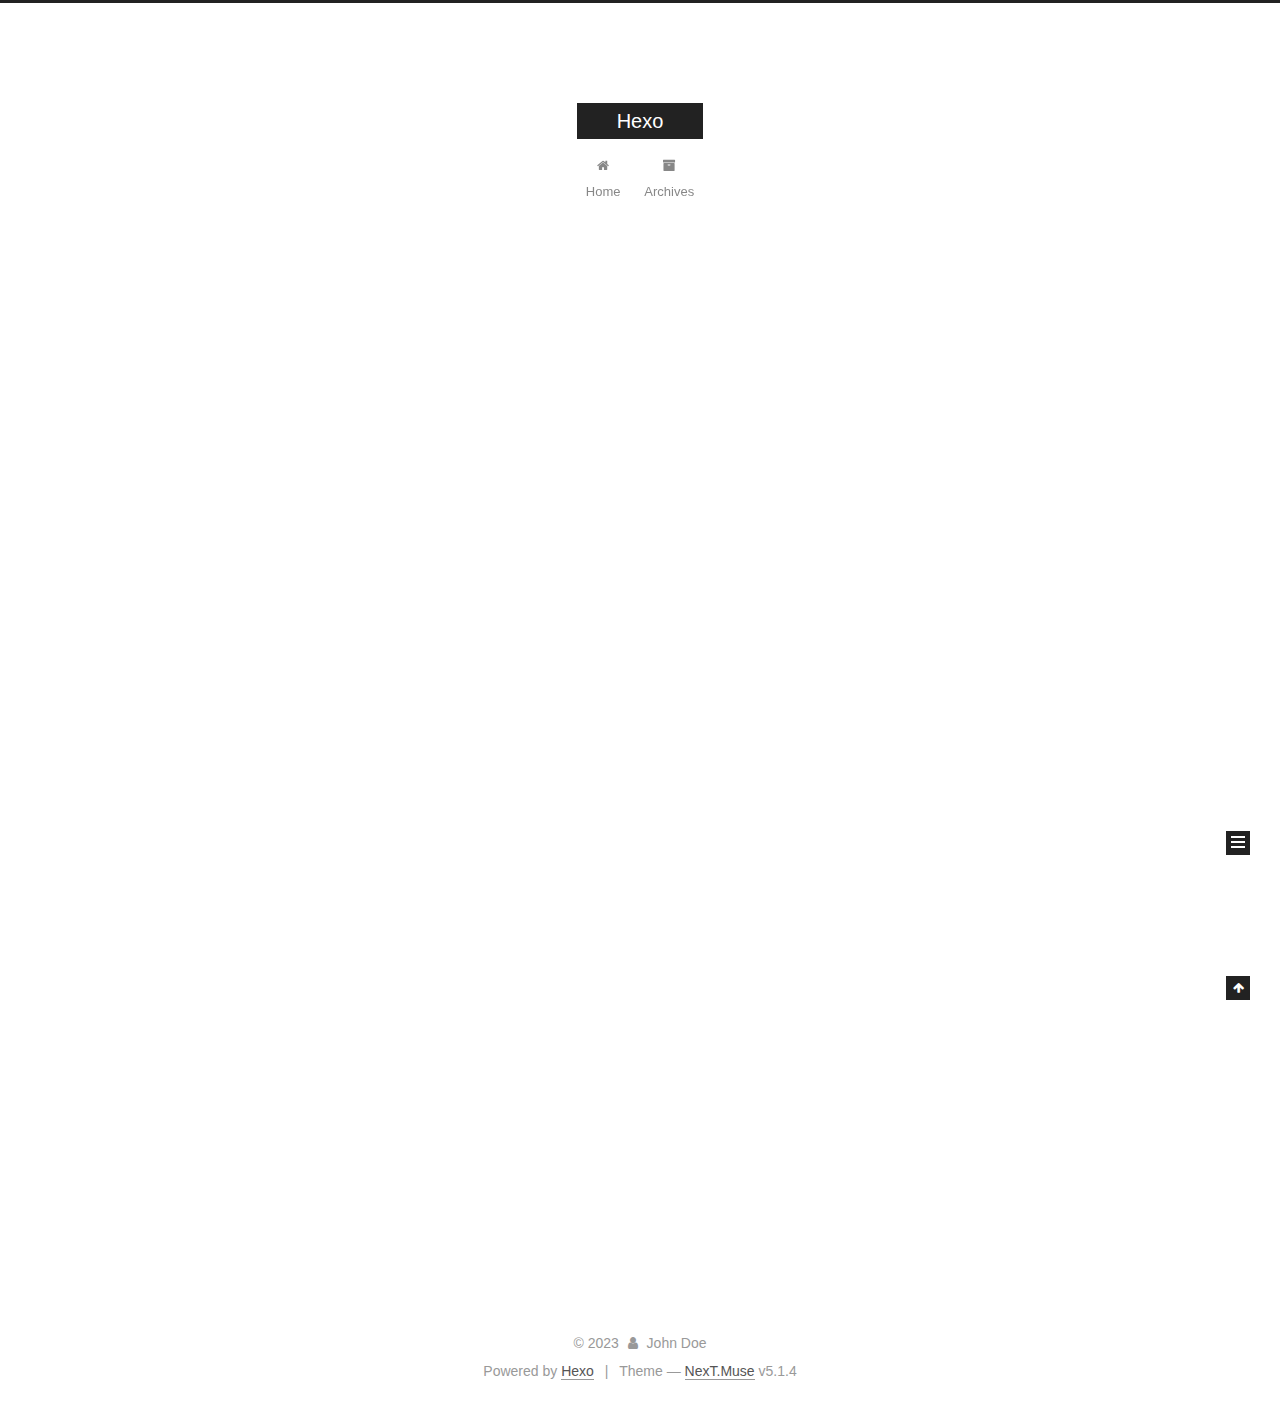
==== index.html @ 680c869d "Site updated: 2023-04-15 13:18:31" ====
<!DOCTYPE html>



  


<html class="theme-next muse use-motion" lang="en">
<head>
  <meta charset="UTF-8"/>
<meta http-equiv="X-UA-Compatible" content="IE=edge" />
<meta name="viewport" content="width=device-width, initial-scale=1, maximum-scale=1"/>
<meta name="theme-color" content="#222">









<meta http-equiv="Cache-Control" content="no-transform" />
<meta http-equiv="Cache-Control" content="no-siteapp" />
















  
  
  <link href="/lib/fancybox/source/jquery.fancybox.css?v=2.1.5" rel="stylesheet" type="text/css" />







<link href="/lib/font-awesome/css/font-awesome.min.css?v=4.6.2" rel="stylesheet" type="text/css" />

<link href="/css/main.css?v=5.1.4" rel="stylesheet" type="text/css" />


  <link rel="apple-touch-icon" sizes="180x180" href="/images/apple-touch-icon-next.png?v=5.1.4">


  <link rel="icon" type="image/png" sizes="32x32" href="/images/favicon-32x32-next.png?v=5.1.4">


  <link rel="icon" type="image/png" sizes="16x16" href="/images/favicon-16x16-next.png?v=5.1.4">


  <link rel="mask-icon" href="/images/logo.svg?v=5.1.4" color="#222">





  <meta name="keywords" content="Hexo, NexT" />










<meta property="og:type" content="website">
<meta property="og:title" content="Hexo">
<meta property="og:url" content="https://.giabiaoaaaaathub.io/index.html">
<meta property="og:site_name" content="Hexo">
<meta property="og:locale" content="en_US">
<meta property="article:author" content="John Doe">
<meta name="twitter:card" content="summary">



<script type="text/javascript" id="hexo.configurations">
  var NexT = window.NexT || {};
  var CONFIG = {
    root: '',
    scheme: 'Muse',
    version: '5.1.4',
    sidebar: {"position":"left","display":"post","offset":12,"b2t":false,"scrollpercent":false,"onmobile":false},
    fancybox: true,
    tabs: true,
    motion: {"enable":true,"async":false,"transition":{"post_block":"fadeIn","post_header":"slideDownIn","post_body":"slideDownIn","coll_header":"slideLeftIn","sidebar":"slideUpIn"}},
    duoshuo: {
      userId: '0',
      author: 'Author'
    },
    algolia: {
      applicationID: '',
      apiKey: '',
      indexName: '',
      hits: {"per_page":10},
      labels: {"input_placeholder":"Search for Posts","hits_empty":"We didn't find any results for the search: ${query}","hits_stats":"${hits} results found in ${time} ms"}
    }
  };
</script>



  <link rel="canonical" href="https://.giabiaoaaaaathub.io/"/>





  <title>Hexo</title>
  








<meta name="generator" content="Hexo 6.3.0"></head>

<body itemscope itemtype="http://schema.org/WebPage" lang="en">

  
  
    
  

  <div class="container sidebar-position-left 
  page-home">
    <div class="headband"></div>

    <header id="header" class="header" itemscope itemtype="http://schema.org/WPHeader">
      <div class="header-inner"><div class="site-brand-wrapper">
  <div class="site-meta ">
    

    <div class="custom-logo-site-title">
      <a href="/"  class="brand" rel="start">
        <span class="logo-line-before"><i></i></span>
        <span class="site-title">Hexo</span>
        <span class="logo-line-after"><i></i></span>
      </a>
    </div>
      
        <p class="site-subtitle"></p>
      
  </div>

  <div class="site-nav-toggle">
    <button>
      <span class="btn-bar"></span>
      <span class="btn-bar"></span>
      <span class="btn-bar"></span>
    </button>
  </div>
</div>

<nav class="site-nav">
  

  
    <ul id="menu" class="menu">
      
        
        <li class="menu-item menu-item-home">
          <a href="/%20" rel="section">
            
              <i class="menu-item-icon fa fa-fw fa-home"></i> <br />
            
            Home
          </a>
        </li>
      
        
        <li class="menu-item menu-item-archives">
          <a href="/archives/%20" rel="section">
            
              <i class="menu-item-icon fa fa-fw fa-archive"></i> <br />
            
            Archives
          </a>
        </li>
      

      
    </ul>
  

  
</nav>



 </div>
    </header>

    <main id="main" class="main">
      <div class="main-inner">
        <div class="content-wrap">
          <div id="content" class="content">
            
  <section id="posts" class="posts-expand">
    
      

  

  
  
  

  <article class="post post-type-normal" itemscope itemtype="http://schema.org/Article">
  
  
  
  <div class="post-block">
    <link itemprop="mainEntityOfPage" href="https://.giabiaoaaaaathub.io/2023/04/14/hello-world/">

    <span hidden itemprop="author" itemscope itemtype="http://schema.org/Person">
      <meta itemprop="name" content="">
      <meta itemprop="description" content="">
      <meta itemprop="image" content="/images/avatar.gif">
    </span>

    <span hidden itemprop="publisher" itemscope itemtype="http://schema.org/Organization">
      <meta itemprop="name" content="Hexo">
    </span>

    
      <header class="post-header">

        
        
          <h1 class="post-title" itemprop="name headline">
                
                <a class="post-title-link" href="/2023/04/14/hello-world/" itemprop="url">Hello World</a></h1>
        

        <div class="post-meta">
          <span class="post-time">
            
              <span class="post-meta-item-icon">
                <i class="fa fa-calendar-o"></i>
              </span>
              
                <span class="post-meta-item-text">Posted on</span>
              
              <time title="Post created" itemprop="dateCreated datePublished" datetime="2023-04-14T21:40:14+08:00">
                2023-04-14
              </time>
            

            

            
          </span>

          

          
            
          

          
          

          

          

          

        </div>
      </header>
    

    
    
    
    <div class="post-body" itemprop="articleBody">

      
      

      
        
          
            <p>Welcome to <a target="_blank" rel="noopener" href="https://hexo.io/">Hexo</a>! This is your very first post. Check <a target="_blank" rel="noopener" href="https://hexo.io/docs/">documentation</a> for more info. If you get any problems when using Hexo, you can find the answer in <a target="_blank" rel="noopener" href="https://hexo.io/docs/troubleshooting.html">troubleshooting</a> or you can ask me on <a target="_blank" rel="noopener" href="https://github.com/hexojs/hexo/issues">GitHub</a>.</p>
<h2 id="Quick-Start"><a href="#Quick-Start" class="headerlink" title="Quick Start"></a>Quick Start</h2><h3 id="Create-a-new-post"><a href="#Create-a-new-post" class="headerlink" title="Create a new post"></a>Create a new post</h3><figure class="highlight bash"><table><tr><td class="gutter"><pre><span class="line">1</span><br></pre></td><td class="code"><pre><span class="line">$ hexo new <span class="string">&quot;My New Post&quot;</span></span><br></pre></td></tr></table></figure>

<p>More info: <a target="_blank" rel="noopener" href="https://hexo.io/docs/writing.html">Writing</a></p>
<h3 id="Run-server"><a href="#Run-server" class="headerlink" title="Run server"></a>Run server</h3><figure class="highlight bash"><table><tr><td class="gutter"><pre><span class="line">1</span><br></pre></td><td class="code"><pre><span class="line">$ hexo server</span><br></pre></td></tr></table></figure>

<p>More info: <a target="_blank" rel="noopener" href="https://hexo.io/docs/server.html">Server</a></p>
<h3 id="Generate-static-files"><a href="#Generate-static-files" class="headerlink" title="Generate static files"></a>Generate static files</h3><figure class="highlight bash"><table><tr><td class="gutter"><pre><span class="line">1</span><br></pre></td><td class="code"><pre><span class="line">$ hexo generate</span><br></pre></td></tr></table></figure>

<p>More info: <a target="_blank" rel="noopener" href="https://hexo.io/docs/generating.html">Generating</a></p>
<h3 id="Deploy-to-remote-sites"><a href="#Deploy-to-remote-sites" class="headerlink" title="Deploy to remote sites"></a>Deploy to remote sites</h3><figure class="highlight bash"><table><tr><td class="gutter"><pre><span class="line">1</span><br></pre></td><td class="code"><pre><span class="line">$ hexo deploy</span><br></pre></td></tr></table></figure>

<p>More info: <a target="_blank" rel="noopener" href="https://hexo.io/docs/one-command-deployment.html">Deployment</a></p>

          
        
      
    </div>
    
    
    

    

    

    

    <footer class="post-footer">
      

      

      

      
      
        <div class="post-eof"></div>
      
    </footer>
  </div>
  
  
  
  </article>


    
  </section>

  


          </div>
          


          

        </div>
        
          
  
  <div class="sidebar-toggle">
    <div class="sidebar-toggle-line-wrap">
      <span class="sidebar-toggle-line sidebar-toggle-line-first"></span>
      <span class="sidebar-toggle-line sidebar-toggle-line-middle"></span>
      <span class="sidebar-toggle-line sidebar-toggle-line-last"></span>
    </div>
  </div>

  <aside id="sidebar" class="sidebar">
    
    <div class="sidebar-inner">

      

      

      <section class="site-overview-wrap sidebar-panel sidebar-panel-active">
        <div class="site-overview">
          <div class="site-author motion-element" itemprop="author" itemscope itemtype="http://schema.org/Person">
            
              <p class="site-author-name" itemprop="name"></p>
              <p class="site-description motion-element" itemprop="description"></p>
          </div>

          <nav class="site-state motion-element">

            
              <div class="site-state-item site-state-posts">
              
                <a href="/archives/%20%7C%7C%20archive">
              
                  <span class="site-state-item-count">1</span>
                  <span class="site-state-item-name">posts</span>
                </a>
              </div>
            

            

            

          </nav>

          

          

          
          

          
          

          

        </div>
      </section>

      

      

    </div>
  </aside>


        
      </div>
    </main>

    <footer id="footer" class="footer">
      <div class="footer-inner">
        <div class="copyright">&copy; <span itemprop="copyrightYear">2023</span>
  <span class="with-love">
    <i class="fa fa-user"></i>
  </span>
  <span class="author" itemprop="copyrightHolder">John Doe</span>

  
</div>


  <div class="powered-by">Powered by <a class="theme-link" target="_blank" href="https://hexo.io">Hexo</a></div>



  <span class="post-meta-divider">|</span>



  <div class="theme-info">Theme &mdash; <a class="theme-link" target="_blank" href="https://github.com/iissnan/hexo-theme-next">NexT.Muse</a> v5.1.4</div>




        







        
      </div>
    </footer>

    
      <div class="back-to-top">
        <i class="fa fa-arrow-up"></i>
        
      </div>
    

    

  </div>

  

<script type="text/javascript">
  if (Object.prototype.toString.call(window.Promise) !== '[object Function]') {
    window.Promise = null;
  }
</script>









  












  
  
    <script type="text/javascript" src="/lib/jquery/index.js?v=2.1.3"></script>
  

  
  
    <script type="text/javascript" src="/lib/fastclick/lib/fastclick.min.js?v=1.0.6"></script>
  

  
  
    <script type="text/javascript" src="/lib/jquery_lazyload/jquery.lazyload.js?v=1.9.7"></script>
  

  
  
    <script type="text/javascript" src="/lib/velocity/velocity.min.js?v=1.2.1"></script>
  

  
  
    <script type="text/javascript" src="/lib/velocity/velocity.ui.min.js?v=1.2.1"></script>
  

  
  
    <script type="text/javascript" src="/lib/fancybox/source/jquery.fancybox.pack.js?v=2.1.5"></script>
  


  


  <script type="text/javascript" src="/js/src/utils.js?v=5.1.4"></script>

  <script type="text/javascript" src="/js/src/motion.js?v=5.1.4"></script>



  
  

  

  


  <script type="text/javascript" src="/js/src/bootstrap.js?v=5.1.4"></script>



  


  




	





  





  












  





  

  

  

  
  

  

  

  

</body>
</html>
---- css/main.css ----
/* normalize.css v3.0.2 | MIT License | git.io/normalize */
html {
  font-family: sans-serif; /* 1 */
  -ms-text-size-adjust: 100%; /* 2 */
  -webkit-text-size-adjust: 100%; /* 2 */
}
body {
  margin: 0;
}
article,
aside,
details,
figcaption,
figure,
footer,
header,
hgroup,
main,
menu,
nav,
section,
summary {
  display: block;
}
audio,
canvas,
progress,
video {
  display: inline-block; /* 1 */
  vertical-align: baseline; /* 2 */
}
audio:not([controls]) {
  display: none;
  height: 0;
}
[hidden],
template {
  display: none;
}
a {
  background-color: transparent;
}
a:active,
a:hover {
  outline: 0;
}
abbr[title] {
  border-bottom: 1px dotted;
}
b,
strong {
  font-weight: bold;
}
dfn {
  font-style: italic;
}
h1 {
  font-size: 2em;
  margin: 0.67em 0;
}
mark {
  background: #ff0;
  color: #000;
}
small {
  font-size: 80%;
}
sub,
sup {
  font-size: 75%;
  line-height: 0;
  position: relative;
  vertical-align: baseline;
}
sup {
  top: -0.5em;
}
sub {
  bottom: -0.25em;
}
img {
  border: 0;
}
svg:not(:root) {
  overflow: hidden;
}
figure {
  margin: 1em 40px;
}
hr {
  -moz-box-sizing: content-box;
  box-sizing: content-box;
  height: 0;
}
pre {
  overflow: auto;
}
code,
kbd,
pre,
samp {
  font-family: monospace, monospace;
  font-size: 1em;
}
button,
input,
optgroup,
select,
textarea {
  color: inherit; /* 1 */
  font: inherit; /* 2 */
  margin: 0; /* 3 */
}
button {
  overflow: visible;
}
button,
select {
  text-transform: none;
}
button,
html input[type="button"],
input[type="reset"],
input[type="submit"] {
  -webkit-appearance: button; /* 2 */
  cursor: pointer; /* 3 */
}
button[disabled],
html input[disabled] {
  cursor: default;
}
button::-moz-focus-inner,
input::-moz-focus-inner {
  border: 0;
  padding: 0;
}
input {
  line-height: normal;
}
input[type="checkbox"],
input[type="radio"] {
  box-sizing: border-box; /* 1 */
  padding: 0; /* 2 */
}
input[type="number"]::-webkit-inner-spin-button,
input[type="number"]::-webkit-outer-spin-button {
  height: auto;
}
input[type="search"] {
  -webkit-appearance: textfield; /* 1 */
  -moz-box-sizing: content-box;
  -webkit-box-sizing: content-box; /* 2 */
  box-sizing: content-box;
}
input[type="search"]::-webkit-search-cancel-button,
input[type="search"]::-webkit-search-decoration {
  -webkit-appearance: none;
}
fieldset {
  border: 1px solid #c0c0c0;
  margin: 0 2px;
  padding: 0.35em 0.625em 0.75em;
}
legend {
  border: 0; /* 1 */
  padding: 0; /* 2 */
}
textarea {
  overflow: auto;
}
optgroup {
  font-weight: bold;
}
table {
  border-collapse: collapse;
  border-spacing: 0;
}
td,
th {
  padding: 0;
}
::selection {
  background: #262a30;
  color: #fff;
}
body {
  position: relative;
  font-family: 'Lato', "PingFang SC", "Microsoft YaHei", sans-serif;
  font-size: 14px;
  line-height: 2;
  color: #555;
  background: #fff;
}
@media (max-width: 767px) {
  body {
    padding-right: 0 !important;
  }
}
@media (min-width: 768px) and (max-width: 991px) {
  body {
    padding-right: 0 !important;
  }
}
@media (min-width: 1600px) {
  body {
    font-size: 16px;
  }
}
h1,
h2,
h3,
h4,
h5,
h6 {
  margin: 0;
  padding: 0;
  font-weight: bold;
  line-height: 1.5;
  font-family: 'Lato', "PingFang SC", "Microsoft YaHei", sans-serif;
}
h2,
h3,
h4,
h5,
h6 {
  margin: 20px 0 15px;
}
h1 {
  font-size: 22px;
}
@media (max-width: 767px) {
  h1 {
    font-size: 18px;
  }
}
h2 {
  font-size: 20px;
}
@media (max-width: 767px) {
  h2 {
    font-size: 16px;
  }
}
h3 {
  font-size: 18px;
}
@media (max-width: 767px) {
  h3 {
    font-size: 14px;
  }
}
h4 {
  font-size: 16px;
}
@media (max-width: 767px) {
  h4 {
    font-size: 12px;
  }
}
h5 {
  font-size: 14px;
}
@media (max-width: 767px) {
  h5 {
    font-size: 10px;
  }
}
h6 {
  font-size: 12px;
}
@media (max-width: 767px) {
  h6 {
    font-size: 8px;
  }
}
p {
  margin: 0 0 20px 0;
}
a {
  color: #555;
  text-decoration: none;
  outline: none;
  border-bottom: 1px solid #999;
  word-wrap: break-word;
}
a:hover {
  color: #222;
  border-bottom-color: #222;
}
blockquote {
  margin: 0;
  padding: 0;
}
img {
  display: block;
  margin: auto;
  max-width: 100%;
  height: auto;
}
hr {
  margin: 40px 0;
  height: 3px;
  border: none;
  background-color: #ddd;
  background-image: repeating-linear-gradient(-45deg, #fff, #fff 4px, transparent 4px, transparent 8px);
}
blockquote {
  padding: 0 15px;
  color: #666;
  border-left: 4px solid #ddd;
}
blockquote cite::before {
  content: "-";
  padding: 0 5px;
}
dt {
  font-weight: 700;
}
dd {
  margin: 0;
  padding: 0;
}
kbd {
  border: 1px solid #ccc;
  border-radius: 0.2em;
  box-shadow: 0.1em 0.1em 0.2em rgba(0,0,0,0.1);
  background-color: #f9f9f9;
  font-family: inherit;
  background-image: -webkit-linear-gradient(top, #eee, #fff, #eee);
  padding: 0.1em 0.3em;
  white-space: nowrap;
}
.text-left {
  text-align: left;
}
.text-center {
  text-align: center;
}
.text-right {
  text-align: right;
}
.text-justify {
  text-align: justify;
}
.text-nowrap {
  white-space: nowrap;
}
.text-lowercase {
  text-transform: lowercase;
}
.text-uppercase {
  text-transform: uppercase;
}
.text-capitalize {
  text-transform: capitalize;
}
.center-block {
  display: block;
  margin-left: auto;
  margin-right: auto;
}
.clearfix:before,
.clearfix:after {
  content: " ";
  display: table;
}
.clearfix:after {
  clear: both;
}
.pullquote {
  width: 45%;
}
.pullquote.left {
  float: left;
  margin-left: 5px;
  margin-right: 10px;
}
.pullquote.right {
  float: right;
  margin-left: 10px;
  margin-right: 5px;
}
.affix.affix.affix {
  position: fixed;
}
.translation {
  margin-top: -20px;
  font-size: 14px;
  color: #999;
}
.scrollbar-measure {
  width: 100px;
  height: 100px;
  overflow: scroll;
  position: absolute;
  top: -9999px;
}
.use-motion .motion-element {
  opacity: 0;
}
table {
  margin: 20px 0;
  width: 100%;
  border-collapse: collapse;
  border-spacing: 0;
  border: 1px solid #ddd;
  font-size: 14px;
  table-layout: fixed;
  word-wrap: break-all;
}
table>tbody>tr:nth-of-type(odd) {
  background-color: #f9f9f9;
}
table>tbody>tr:hover {
  background-color: #f5f5f5;
}
caption,
th,
td {
  padding: 8px;
  text-align: left;
  vertical-align: middle;
  font-weight: normal;
}
th,
td {
  border-bottom: 3px solid #ddd;
  border-right: 1px solid #eee;
}
th {
  padding-bottom: 10px;
  font-weight: 700;
}
td {
  border-bottom-width: 1px;
}
html,
body {
  height: 100%;
}
.container {
  position: relative;
  min-height: 100%;
}
.header-inner {
  margin: 0 auto;
  padding: 100px 0 70px;
  width: 700px;
}
@media (min-width: 1600px) {
  .container .header-inner {
    width: 900px;
  }
}
.main {
  padding-bottom: 150px;
}
.main-inner {
  margin: 0 auto;
  width: 700px;
}
@media (min-width: 1600px) {
  .container .main-inner {
    width: 900px;
  }
}
.footer {
  position: absolute;
  left: 0;
  bottom: 0;
  width: 100%;
  min-height: 50px;
}
.footer-inner {
  box-sizing: border-box;
  margin: 20px auto;
  width: 700px;
}
@media (min-width: 1600px) {
  .container .footer-inner {
    width: 900px;
  }
}
pre,
.highlight {
  overflow: auto;
  margin: 20px 0;
  padding: 0;
  font-size: 13px;
  color: #4d4d4c;
  background: #f7f7f7;
  line-height: 1.6;
}
pre,
code {
  font-family: consolas, Menlo, "PingFang SC", "Microsoft YaHei", monospace;
}
code {
  padding: 2px 4px;
  word-wrap: break-word;
  color: #555;
  background: #eee;
  border-radius: 3px;
  font-size: 13px;
}
pre {
  padding: 10px;
}
pre code {
  padding: 0;
  color: #4d4d4c;
  background: none;
  text-shadow: none;
}
.highlight {
  border-radius: 1px;
}
.highlight pre {
  border: none;
  margin: 0;
  padding: 10px 0;
}
.highlight table {
  margin: 0;
  width: auto;
  border: none;
}
.highlight td {
  border: none;
  padding: 0;
}
.highlight figcaption {
  font-size: 1em;
  color: #4d4d4c;
  line-height: 1em;
  margin-bottom: 1em;
}
.highlight figcaption:before,
.highlight figcaption:after {
  content: " ";
  display: table;
}
.highlight figcaption:after {
  clear: both;
}
.highlight figcaption a {
  float: right;
  color: #4d4d4c;
}
.highlight figcaption a:hover {
  border-bottom-color: #4d4d4c;
}
.highlight .gutter pre {
  padding-left: 10px;
  padding-right: 10px;
  color: #869194;
  text-align: right;
  background-color: #eff2f3;
}
.highlight .code pre {
  width: 100%;
  padding-left: 10px;
  padding-right: 10px;
  background-color: #f7f7f7;
}
.highlight .line {
  height: 20px;
}
.gutter {
  -webkit-user-select: none;
  -moz-user-select: none;
  -ms-user-select: none;
  user-select: none;
}
.gist table {
  width: auto;
}
.gist table td {
  border: none;
}
pre .deletion {
  background: #fdd;
}
pre .addition {
  background: #dfd;
}
pre .meta {
  color: #8959a8;
}
pre .comment {
  color: #8e908c;
}
pre .variable,
pre .attribute,
pre .tag,
pre .regexp,
pre .ruby .constant,
pre .xml .tag .title,
pre .xml .pi,
pre .xml .doctype,
pre .html .doctype,
pre .css .id,
pre .css .class,
pre .css .pseudo {
  color: #c82829;
}
pre .number,
pre .preprocessor,
pre .built_in,
pre .literal,
pre .params,
pre .constant,
pre .command {
  color: #f5871f;
}
pre .ruby .class .title,
pre .css .rules .attribute,
pre .string,
pre .value,
pre .inheritance,
pre .header,
pre .ruby .symbol,
pre .xml .cdata,
pre .special,
pre .number,
pre .formula {
  color: #718c00;
}
pre .title,
pre .css .hexcolor {
  color: #3e999f;
}
pre .function,
pre .python .decorator,
pre .python .title,
pre .ruby .function .title,
pre .ruby .title .keyword,
pre .perl .sub,
pre .javascript .title,
pre .coffeescript .title {
  color: #4271ae;
}
pre .keyword,
pre .javascript .function {
  color: #8959a8;
}
.full-image.full-image.full-image.full-image {
  border: none;
  max-width: 100%;
  width: auto;
  margin: 20px auto 25px;
}
@media (min-width: 992px) {
  .full-image.full-image.full-image.full-image {
    max-width: none;
    width: 110%;
    margin: 25px -5%;
  }
}
.blockquote-center,
.page-home .post-type-quote blockquote,
.page-post-detail .post-type-quote blockquote {
  position: relative;
  margin: 40px 0;
  padding: 0;
  border-left: none;
  text-align: center;
}
.blockquote-center::before,
.page-home .post-type-quote blockquote::before,
.page-post-detail .post-type-quote blockquote::before,
.blockquote-center::after,
.page-home .post-type-quote blockquote::after,
.page-post-detail .post-type-quote blockquote::after {
  position: absolute;
  content: ' ';
  display: block;
  width: 100%;
  height: 24px;
  opacity: 0.2;
  background-repeat: no-repeat;
  background-position: 0 -6px;
  background-size: 22px 22px;
}
.blockquote-center::before,
.page-home .post-type-quote blockquote::before,
.page-post-detail .post-type-quote blockquote::before {
  top: -20px;
  background-image: url("../images/quote-l.svg");
  border-top: 1px solid #ccc;
}
.blockquote-center::after,
.page-home .post-type-quote blockquote::after,
.page-post-detail .post-type-quote blockquote::after {
  bottom: -20px;
  background-image: url("../images/quote-r.svg");
  border-bottom: 1px solid #ccc;
  background-position: 100% 8px;
}
.blockquote-center p,
.page-home .post-type-quote blockquote p,
.page-post-detail .post-type-quote blockquote p,
.blockquote-center div,
.page-home .post-type-quote blockquote div,
.page-post-detail .post-type-quote blockquote div {
  text-align: center;
}
.post .post-body .group-picture img {
  box-sizing: border-box;
  padding: 0 3px;
  border: none;
}
.post .group-picture-row {
  overflow: hidden;
  margin-top: 6px;
}
.post .group-picture-row:first-child {
  margin-top: 0;
}
.post .group-picture-column {
  float: left;
}
.page-post-detail .post-body .group-picture-column {
  float: none;
  margin-top: 10px;
  width: auto !important;
}
.page-post-detail .post-body .group-picture-column img {
  margin: 0 auto;
}
.page-archive .group-picture-container {
  overflow: hidden;
}
.page-archive .group-picture-row {
  float: left;
}
.page-archive .group-picture-row:first-child {
  margin-top: 6px;
}
.page-archive .group-picture-column {
  max-width: 150px;
  max-height: 150px;
}
.post-body .note {
  position: relative;
  padding: 15px;
  margin-bottom: 20px;
  border: 1px solid #eee;
  border-left-width: 5px;
  border-radius: 3px;
}
.post-body .note h2,
.post-body .note h3,
.post-body .note h4,
.post-body .note h5,
.post-body .note h6 {
  margin-top: 0;
  margin-bottom: 0;
  border-bottom: initial;
  padding-top: 0 !important;
}
.post-body .note p:first-child,
.post-body .note ul:first-child,
.post-body .note ol:first-child,
.post-body .note table:first-child,
.post-body .note pre:first-child,
.post-body .note blockquote:first-child {
  margin-top: 0;
}
.post-body .note p:last-child,
.post-body .note ul:last-child,
.post-body .note ol:last-child,
.post-body .note table:last-child,
.post-body .note pre:last-child,
.post-body .note blockquote:last-child {
  margin-bottom: 0;
}
.post-body .note.default {
  border-left-color: #777;
}
.post-body .note.default h2,
.post-body .note.default h3,
.post-body .note.default h4,
.post-body .note.default h5,
.post-body .note.default h6 {
  color: #777;
}
.post-body .note.primary {
  border-left-color: #6f42c1;
}
.post-body .note.primary h2,
.post-body .note.primary h3,
.post-body .note.primary h4,
.post-body .note.primary h5,
.post-body .note.primary h6 {
  color: #6f42c1;
}
.post-body .note.info {
  border-left-color: #428bca;
}
.post-body .note.info h2,
.post-body .note.info h3,
.post-body .note.info h4,
.post-body .note.info h5,
.post-body .note.info h6 {
  color: #428bca;
}
.post-body .note.success {
  border-left-color: #5cb85c;
}
.post-body .note.success h2,
.post-body .note.success h3,
.post-body .note.success h4,
.post-body .note.success h5,
.post-body .note.success h6 {
  color: #5cb85c;
}
.post-body .note.warning {
  border-left-color: #f0ad4e;
}
.post-body .note.warning h2,
.post-body .note.warning h3,
.post-body .note.warning h4,
.post-body .note.warning h5,
.post-body .note.warning h6 {
  color: #f0ad4e;
}
.post-body .note.danger {
  border-left-color: #d9534f;
}
.post-body .note.danger h2,
.post-body .note.danger h3,
.post-body .note.danger h4,
.post-body .note.danger h5,
.post-body .note.danger h6 {
  color: #d9534f;
}
.post-body .label {
  display: inline;
  padding: 0 2px;
  white-space: nowrap;
}
.post-body .label.default {
  background-color: #f0f0f0;
}
.post-body .label.primary {
  background-color: #efe6f7;
}
.post-body .label.info {
  background-color: #e5f2f8;
}
.post-body .label.success {
  background-color: #e7f4e9;
}
.post-body .label.warning {
  background-color: #fcf6e1;
}
.post-body .label.danger {
  background-color: #fae8eb;
}
.post-body .tabs {
  position: relative;
  display: block;
  margin-bottom: 20px;
  padding-top: 10px;
}
.post-body .tabs ul.nav-tabs {
  margin: 0;
  padding: 0;
  display: flex;
  margin-bottom: -1px;
}
@media (max-width: 413px) {
  .post-body .tabs ul.nav-tabs {
    display: block;
    margin-bottom: 5px;
  }
}
.post-body .tabs ul.nav-tabs li.tab {
  list-style-type: none !important;
  margin: 0 0.25em 0 0;
  border-top: 3px solid transparent;
  border-left: 1px solid transparent;
  border-right: 1px solid transparent;
}
@media (max-width: 413px) {
  .post-body .tabs ul.nav-tabs li.tab {
    margin: initial;
    border-top: 1px solid transparent;
    border-left: 3px solid transparent;
    border-right: 1px solid transparent;
    border-bottom: 1px solid transparent;
  }
}
.post-body .tabs ul.nav-tabs li.tab a {
  outline: 0;
  border-bottom: initial;
  display: block;
  line-height: 1.8em;
  padding: 0.25em 0.75em;
  transition-duration: 0.2s;
  transition-timing-function: ease-out;
  transition-delay: 0s;
}
.post-body .tabs ul.nav-tabs li.tab a i {
  width: 1.285714285714286em;
}
.post-body .tabs ul.nav-tabs li.tab.active {
  border-top: 3px solid #fc6423;
  border-left: 1px solid #ddd;
  border-right: 1px solid #ddd;
  background-color: #fff;
}
@media (max-width: 413px) {
  .post-body .tabs ul.nav-tabs li.tab.active {
    border-top: 1px solid #ddd;
    border-left: 3px solid #fc6423;
    border-right: 1px solid #ddd;
    border-bottom: 1px solid #ddd;
  }
}
.post-body .tabs ul.nav-tabs li.tab.active a {
  cursor: default;
  color: #555;
}
.post-body .tabs .tab-content {
  background-color: #fff;
}
.post-body .tabs .tab-content .tab-pane {
  border: 1px solid #ddd;
  padding: 20px 20px 0 20px;
}
.post-body .tabs .tab-content .tab-pane:not(.active) {
  display: none !important;
}
.post-body .tabs .tab-content .tab-pane.active {
  display: block !important;
}
.btn {
  display: inline-block;
  padding: 0 20px;
  font-size: 14px;
  color: #fff;
  background: #222;
  border: 2px solid #222;
  text-decoration: none;
  border-radius: 0;
  transition-property: background-color;
  transition-duration: 0.2s;
  transition-timing-function: ease-in-out;
  transition-delay: 0s;
  line-height: 2;
}
.btn:hover {
  border-color: #222;
  color: #222;
  background: #fff;
}
.btn +.btn {
  margin: 0 0 8px 8px;
}
.btn .fa-fw {
  width: 1.285714285714286em;
  text-align: left;
}
.btn-bar {
  display: block;
  width: 22px;
  height: 2px;
  background: #555;
  border-radius: 1px;
}
.btn-bar+.btn-bar {
  margin-top: 4px;
}
.pagination {
  margin: 120px 0 40px;
  text-align: center;
  border-top: 1px solid #eee;
}
.page-number-basic,
.pagination .prev,
.pagination .next,
.pagination .page-number,
.pagination .space {
  display: inline-block;
  position: relative;
  top: -1px;
  margin: 0 10px;
  padding: 0 11px;
}
@media (max-width: 767px) {
  .page-number-basic,
  .pagination .prev,
  .pagination .next,
  .pagination .page-number,
  .pagination .space {
    margin: 0 5px;
  }
}
.pagination .prev,
.pagination .next,
.pagination .page-number {
  border-bottom: 0;
  border-top: 1px solid #eee;
  transition-property: border-color;
  transition-duration: 0.2s;
  transition-timing-function: ease-in-out;
  transition-delay: 0s;
}
.pagination .prev:hover,
.pagination .next:hover,
.pagination .page-number:hover {
  border-top-color: #222;
}
.pagination .space {
  padding: 0;
  margin: 0;
}
.pagination .prev {
  margin-left: 0;
}
.pagination .next {
  margin-right: 0;
}
.pagination .page-number.current {
  color: #fff;
  background: #ccc;
  border-top-color: #ccc;
}
@media (max-width: 767px) {
  .pagination {
    border-top: none;
  }
  .pagination .prev,
  .pagination .next,
  .pagination .page-number {
    margin-bottom: 10px;
    border-top: 0;
    border-bottom: 1px solid #eee;
    padding: 0 10px;
  }
  .pagination .prev:hover,
  .pagination .next:hover,
  .pagination .page-number:hover {
    border-bottom-color: #222;
  }
}
.comments {
  margin: 60px 20px 0;
}
.tag-cloud {
  text-align: center;
}
.tag-cloud a {
  display: inline-block;
  margin: 10px;
}
.back-to-top {
  box-sizing: border-box;
  position: fixed;
  bottom: -100px;
  right: 30px;
  z-index: 1050;
  padding: 0 6px;
  width: 24px;
  background: #222;
  font-size: 12px;
  opacity: 1;
  color: #fff;
  cursor: pointer;
  text-align: center;
  -webkit-transform: translateZ(0);
  transition-property: bottom;
  transition-duration: 0.2s;
  transition-timing-function: ease-in-out;
  transition-delay: 0s;
}
@media (min-width: 768px) and (max-width: 991px) {
  .back-to-top {
    display: none !important;
  }
}
@media (max-width: 767px) {
  .back-to-top {
    display: none !important;
  }
}
.back-to-top.back-to-top-on {
  bottom: 19px;
}
.header {
  background: transparent;
}
.header-inner {
  position: relative;
}
.headband {
  height: 3px;
  background: #222;
}
.site-meta {
  margin: 0;
  text-align: center;
}
@media (max-width: 767px) {
  .site-meta {
    text-align: center;
  }
}
.brand {
  position: relative;
  display: inline-block;
  padding: 0 40px;
  color: #fff;
  background: #222;
  border-bottom: none;
}
.brand:hover {
  color: #fff;
}
.logo {
  display: inline-block;
  margin-right: 5px;
  line-height: 36px;
  vertical-align: top;
}
.site-title {
  display: inline-block;
  vertical-align: top;
  line-height: 36px;
  font-size: 20px;
  font-weight: normal;
  font-family: 'Lato', "PingFang SC", "Microsoft YaHei", sans-serif;
}
.site-subtitle {
  margin-top: 10px;
  font-size: 13px;
  color: #999;
}
.use-motion .brand {
  opacity: 0;
}
.use-motion .logo,
.use-motion .site-title,
.use-motion .site-subtitle {
  opacity: 0;
  position: relative;
  top: -10px;
}
.site-nav-toggle {
  display: none;
  position: absolute;
  top: 10px;
  left: 10px;
}
@media (max-width: 767px) {
  .site-nav-toggle {
    display: block;
  }
}
.site-nav-toggle button {
  margin-top: 2px;
  padding: 9px 10px;
  background: transparent;
  border: none;
}
@media (max-width: 767px) {
  .site-nav {
    display: none;
    margin: 0 -10px;
    padding: 0 10px;
    clear: both;
    border-top: 1px solid #ddd;
  }
}
@media (min-width: 768px) and (max-width: 991px) {
  .site-nav {
    display: block !important;
  }
}
@media (min-width: 992px) {
  .site-nav {
    display: block !important;
  }
}
.menu {
  margin-top: 20px;
  padding-left: 0;
  text-align: center;
}
.menu .menu-item {
  display: inline-block;
  margin: 0 10px;
  list-style: none;
}
@media screen and (max-width: 767px) {
  .menu .menu-item {
    margin-top: 10px;
  }
}
.menu .menu-item a {
  display: block;
  font-size: 13px;
  line-height: inherit;
  border-bottom: 1px solid transparent;
  transition-property: border-color;
  transition-duration: 0.2s;
  transition-timing-function: ease-in-out;
  transition-delay: 0s;
}
.menu .menu-item a:hover {
  border-bottom-color: #222;
}
.menu .menu-item .fa {
  margin-right: 5px;
}
.use-motion .menu-item {
  opacity: 0;
}
.post-body {
  font-family: 'Lato', "PingFang SC", "Microsoft YaHei", sans-serif;
}
@media (max-width: 767px) {
  .post-body {
    word-break: break-word;
  }
}
.post-body .fancybox img {
  display: block !important;
  margin: 0 auto;
  cursor: pointer;
  cursor: zoom-in;
  cursor: -webkit-zoom-in;
}
.post-body .image-caption,
.post-body .figure .caption {
  margin: -20px auto 15px;
  text-align: center;
  font-size: 14px;
  color: #999;
  font-weight: bold;
  line-height: 1;
}
.post-sticky-flag {
  display: inline-block;
  font-size: 16px;
  -ms-transform: rotate(30deg);
  -webkit-transform: rotate(30deg);
  -moz-transform: rotate(30deg);
  -ms-transform: rotate(30deg);
  -o-transform: rotate(30deg);
  transform: rotate(30deg);
}
.use-motion .post-block,
.use-motion .pagination,
.use-motion .comments {
  opacity: 0;
}
.use-motion .post-header {
  opacity: 0;
}
.use-motion .post-body {
  opacity: 0;
}
.use-motion .collection-title {
  opacity: 0;
}
.posts-expand {
  padding-top: 40px;
}
@media (max-width: 767px) {
  .posts-expand {
    margin: 0 20px;
  }
  .post-body pre .gutter pre {
    padding-right: 10px;
  }
  .post-body .highlight {
    margin-left: 0px;
    margin-right: 0px;
    padding: 0;
  }
  .post-body .highlight .gutter pre {
    padding-right: 10px;
  }
}
@media (min-width: 992px) {
  .posts-expand .post-body {
    text-align: justify;
  }
}
.posts-expand .post-body h2,
.posts-expand .post-body h3,
.posts-expand .post-body h4,
.posts-expand .post-body h5,
.posts-expand .post-body h6 {
  padding-top: 10px;
}
.posts-expand .post-body h2 .header-anchor,
.posts-expand .post-body h3 .header-anchor,
.posts-expand .post-body h4 .header-anchor,
.posts-expand .post-body h5 .header-anchor,
.posts-expand .post-body h6 .header-anchor {
  float: right;
  margin-left: 10px;
  color: #ccc;
  border-bottom-style: none;
  visibility: hidden;
}
.posts-expand .post-body h2 .header-anchor:hover,
.posts-expand .post-body h3 .header-anchor:hover,
.posts-expand .post-body h4 .header-anchor:hover,
.posts-expand .post-body h5 .header-anchor:hover,
.posts-expand .post-body h6 .header-anchor:hover {
  color: inherit;
}
.posts-expand .post-body h2:hover .header-anchor,
.posts-expand .post-body h3:hover .header-anchor,
.posts-expand .post-body h4:hover .header-anchor,
.posts-expand .post-body h5:hover .header-anchor,
.posts-expand .post-body h6:hover .header-anchor {
  visibility: visible;
}
.posts-expand .post-body ul li {
  list-style: circle;
}
.posts-expand .post-body img {
  box-sizing: border-box;
  margin: auto;
  padding: 3px;
  border: 1px solid #ddd;
}
.posts-expand .post-body .fancybox img {
  margin: 0 auto 25px;
}
@media (max-width: 767px) {
  .posts-collapse {
    margin: 0 20px;
  }
  .posts-collapse .post-title,
  .posts-collapse .post-meta {
    display: block;
    width: auto;
    text-align: left;
  }
}
.posts-collapse {
  position: relative;
  z-index: 1010;
  margin-left: 55px;
}
.posts-collapse::after {
  content: " ";
  position: absolute;
  top: 20px;
  left: 0;
  margin-left: -2px;
  width: 4px;
  height: 100%;
  background: #f5f5f5;
  z-index: -1;
}
@media (max-width: 767px) {
  .posts-collapse {
    margin: 0 20px;
  }
}
.posts-collapse .collection-title {
  position: relative;
  margin: 60px 0;
}
.posts-collapse .collection-title h1,
.posts-collapse .collection-title h2 {
  margin-left: 20px;
}
.posts-collapse .collection-title small {
  color: #bbb;
  margin-left: 5px;
}
.posts-collapse .collection-title::before {
  content: " ";
  position: absolute;
  left: 0;
  top: 50%;
  margin-left: -4px;
  margin-top: -4px;
  width: 8px;
  height: 8px;
  background: #bbb;
  border-radius: 50%;
}
.posts-collapse .post {
  margin: 30px 0;
}
.posts-collapse .post-header {
  position: relative;
  transition-duration: 0.2s;
  transition-timing-function: ease-in-out;
  transition-delay: 0s;
  transition-property: border;
  border-bottom: 1px dashed #ccc;
}
.posts-collapse .post-header::before {
  content: " ";
  position: absolute;
  left: 0;
  top: 12px;
  width: 6px;
  height: 6px;
  margin-left: -4px;
  background: #bbb;
  border-radius: 50%;
  border: 1px solid #fff;
  transition-duration: 0.2s;
  transition-timing-function: ease-in-out;
  transition-delay: 0s;
  transition-property: background;
}
.posts-collapse .post-header:hover {
  border-bottom-color: #666;
}
.posts-collapse .post-header:hover::before {
  background: #222;
}
.posts-collapse .post-meta {
  position: absolute;
  font-size: 12px;
  left: 20px;
  top: 5px;
}
.posts-collapse .post-comments-count {
  display: none;
}
.posts-collapse .post-title {
  margin-left: 60px;
  font-size: 16px;
  font-weight: normal;
  line-height: inherit;
}
.posts-collapse .post-title::after {
  margin-left: 3px;
  opacity: 0.6;
}
.posts-collapse .post-title a {
  color: #666;
  border-bottom: none;
}
.page-home .post-type-quote .post-header,
.page-post-detail .post-type-quote .post-header,
.page-home .post-type-quote .post-tags,
.page-post-detail .post-type-quote .post-tags {
  display: none;
}
.posts-expand .post-title {
  text-align: center;
  word-break: break-word;
  font-weight: 400;
}
.posts-expand .post-title-link {
  display: inline-block;
  position: relative;
  color: #555;
  border-bottom: none;
  line-height: 1.2;
  vertical-align: top;
}
.posts-expand .post-title-link::before {
  content: "";
  position: absolute;
  width: 100%;
  height: 2px;
  bottom: 0;
  left: 0;
  background-color: #000;
  visibility: hidden;
  -webkit-transform: scaleX(0);
  -moz-transform: scaleX(0);
  -ms-transform: scaleX(0);
  -o-transform: scaleX(0);
  transform: scaleX(0);
  transition-duration: 0.2s;
  transition-timing-function: ease-in-out;
  transition-delay: 0s;
}
.posts-expand .post-title-link:hover::before {
  visibility: visible;
  -webkit-transform: scaleX(1);
  -moz-transform: scaleX(1);
  -ms-transform: scaleX(1);
  -o-transform: scaleX(1);
  transform: scaleX(1);
}
.posts-expand .post-title-link .fa {
  font-size: 16px;
}
.posts-expand .post-meta {
  margin: 3px 0 60px 0;
  color: #999;
  font-family: 'Lato', "PingFang SC", "Microsoft YaHei", sans-serif;
  font-size: 12px;
  text-align: center;
}
.posts-expand .post-meta .post-category-list {
  display: inline-block;
  margin: 0;
  padding: 3px;
}
.posts-expand .post-meta .post-category-list-link {
  color: #999;
}
.posts-expand .post-meta .post-description {
  font-size: 14px;
  margin-top: 2px;
}
.post-meta-divider {
  margin: 0 0.5em;
}
.post-meta-item-icon {
  margin-right: 3px;
}
@media (min-width: 768px) and (max-width: 991px) {
  .post-meta-item-icon {
    display: inline-block;
  }
}
@media (max-width: 767px) {
  .post-meta-item-icon {
    display: inline-block;
  }
}
@media (min-width: 768px) and (max-width: 991px) {
  .post-meta-item-text {
    display: none;
  }
}
@media (max-width: 767px) {
  .post-meta-item-text {
    display: none;
  }
}
@media (max-width: 767px) {
  .posts-expand .post-comments-count {
    display: none;
  }
}
.post-button {
  margin-top: 40px;
}
.posts-expand .post-tags {
  margin-top: 40px;
  text-align: center;
}
.posts-expand .post-tags a {
  display: inline-block;
  margin-right: 10px;
  font-size: 13px;
}
.post-nav {
  display: table;
  margin-top: 15px;
  width: 100%;
  border-top: 1px solid #eee;
}
.post-nav-divider {
  display: table-cell;
  width: 10%;
}
.post-nav-item {
  display: table-cell;
  padding: 10px 0 0 0;
  width: 45%;
  vertical-align: top;
}
.post-nav-item a {
  position: relative;
  display: block;
  line-height: 25px;
  font-size: 14px;
  color: #555;
  border-bottom: none;
}
.post-nav-item a:hover {
  color: #222;
  border-bottom: none;
}
.post-nav-item a:active {
  top: 2px;
}
.post-nav-item .fa {
  position: absolute;
  top: 8px;
  left: 0;
  font-size: 12px;
}
.post-nav-next a {
  padding-left: 15px;
}
.post-nav-prev {
  text-align: right;
}
.post-nav-prev a {
  padding-right: 15px;
}
.post-nav-prev .fa {
  right: 0;
  left: auto;
}
.posts-expand .post-eof {
  display: block;
  margin: 80px auto 60px;
  width: 8%;
  height: 1px;
  background: #ccc;
  text-align: center;
}
.post:last-child .post-eof.post-eof.post-eof {
  display: none;
}
.post-gallery {
  display: table;
  table-layout: fixed;
  width: 100%;
  border-collapse: separate;
}
.post-gallery-row {
  display: table-row;
}
.post-gallery .post-gallery-img {
  display: table-cell;
  text-align: center;
  vertical-align: middle;
  border: none;
}
.post-gallery .post-gallery-img img {
  max-width: 100%;
  max-height: 100%;
  border: none;
}
.fancybox-close,
.fancybox-close:hover {
  border: none;
}
.rtl.post-body p,
.rtl.post-body a,
.rtl.post-body h1,
.rtl.post-body h2,
.rtl.post-body h3,
.rtl.post-body h4,
.rtl.post-body h5,
.rtl.post-body h6,
.rtl.post-body li,
.rtl.post-body ul,
.rtl.post-body ol {
  direction: rtl;
  font-family: UKIJ Ekran;
}
.rtl.post-title {
  font-family: UKIJ Ekran;
}
.sidebar {
  position: fixed;
  right: 0;
  top: 0;
  bottom: 0;
  width: 0;
  z-index: 1040;
  box-shadow: inset 0 2px 6px #000;
  background: #222;
  -webkit-transform: translateZ(0);
}
.sidebar a {
  color: #999;
  border-bottom-color: #555;
}
.sidebar a:hover {
  color: #eee;
}
@media (min-width: 768px) and (max-width: 991px) {
  .sidebar {
    display: none !important;
  }
}
@media (max-width: 767px) {
  .sidebar {
    display: none !important;
  }
}
.sidebar-inner {
  position: relative;
  padding: 20px 10px;
  color: #999;
  text-align: center;
}
.site-overview-wrap {
  overflow: hidden;
}
.site-overview {
  overflow-y: auto;
  overflow-x: hidden;
}
.sidebar-toggle {
  position: fixed;
  right: 30px;
  bottom: 45px;
  width: 14px;
  height: 14px;
  padding: 5px;
  background: #222;
  line-height: 0;
  z-index: 1050;
  cursor: pointer;
  -webkit-transform: translateZ(0);
}
@media (min-width: 768px) and (max-width: 991px) {
  .sidebar-toggle {
    display: none !important;
  }
}
@media (max-width: 767px) {
  .sidebar-toggle {
    display: none !important;
  }
}
.sidebar-toggle-line {
  position: relative;
  display: inline-block;
  vertical-align: top;
  height: 2px;
  width: 100%;
  background: #fff;
  margin-top: 3px;
}
.sidebar-toggle-line:first-child {
  margin-top: 0;
}
.site-author-image {
  display: block;
  margin: 0 auto;
  padding: 2px;
  max-width: 96px;
  height: auto;
  border: 2px solid #333;
}
.site-author-name {
  margin: 5px 0 0;
  text-align: center;
  color: #f5f5f5;
  font-weight: normal;
}
.site-description {
  margin-top: 5px;
  text-align: center;
  font-size: 14px;
  color: #999;
}
.site-state {
  overflow: hidden;
  line-height: 1.4;
  white-space: nowrap;
  text-align: center;
}
.site-state-item {
  display: inline-block;
  padding: 0 15px;
  border-left: 1px solid #333;
}
.site-state-item:first-child {
  border-left: none;
}
.site-state-item a {
  border-bottom: none;
}
.site-state-item-count {
  display: block;
  text-align: center;
  color: inherit;
  font-weight: 600;
  font-size: 18px;
}
.site-state-item-name {
  font-size: 13px;
  color: inherit;
}
.feed-link {
  margin-top: 20px;
}
.feed-link a {
  display: inline-block;
  padding: 0 15px;
  color: #fc6423;
  border: 1px solid #fc6423;
  border-radius: 4px;
}
.feed-link a i {
  color: #fc6423;
  font-size: 14px;
}
.feed-link a:hover {
  color: #fff;
  background: #fc6423;
}
.feed-link a:hover i {
  color: #fff;
}
.links-of-author {
  margin-top: 20px;
}
.links-of-author a {
  display: inline-block;
  vertical-align: middle;
  margin-right: 10px;
  margin-bottom: 10px;
  border-bottom-color: #555;
  font-size: 13px;
}
.links-of-author a:before {
  display: inline-block;
  vertical-align: middle;
  margin-right: 3px;
  content: " ";
  width: 4px;
  height: 4px;
  border-radius: 50%;
  background: #296fc3;
}
.links-of-blogroll {
  font-size: 13px;
}
.links-of-blogroll-title {
  margin-top: 20px;
  font-size: 14px;
  font-weight: 600;
}
.links-of-blogroll-list {
  margin: 0;
  padding: 0;
  list-style: none;
}
.links-of-blogroll-item {
  padding: 2px 10px;
}
.links-of-blogroll-item a {
  max-width: 280px;
  box-sizing: border-box;
  display: inline-block;
  overflow: hidden;
  white-space: nowrap;
  text-overflow: ellipsis;
}
.sidebar-nav {
  margin: 0 0 20px;
  padding-left: 0;
}
.sidebar-nav li {
  display: inline-block;
  cursor: pointer;
  border-bottom: 1px solid transparent;
  font-size: 14px;
  color: #555;
}
.sidebar-nav li:hover {
  color: #f5f5f5;
}
.page-post-detail .sidebar-nav-toc {
  padding: 0 5px;
}
.page-post-detail .sidebar-nav-overview {
  margin-left: 10px;
}
.sidebar-nav .sidebar-nav-active {
  color: #87daff;
  border-bottom-color: #87daff;
}
.sidebar-nav .sidebar-nav-active:hover {
  color: #87daff;
}
.sidebar-panel {
  display: none;
}
.sidebar-panel-active {
  display: block;
}
.post-toc-empty {
  font-size: 14px;
  color: #666;
}
.post-toc-wrap {
  overflow: hidden;
}
.post-toc {
  overflow: auto;
}
.post-toc ol {
  margin: 0;
  padding: 0 2px 5px 10px;
  text-align: left;
  list-style: none;
  font-size: 14px;
}
.post-toc ol > ol {
  padding-left: 0;
}
.post-toc ol a {
  transition-duration: 0.2s;
  transition-timing-function: ease-in-out;
  transition-delay: 0s;
  transition-property: all;
  color: #999;
  border-bottom-color: #555;
}
.post-toc ol a:hover {
  color: #ccc;
  border-bottom-color: #ccc;
}
.post-toc .nav-item {
  overflow: hidden;
  text-overflow: ellipsis;
  text-align: justify;
  white-space: nowrap;
  line-height: 1.8;
}
.post-toc .nav .nav-child {
  display: none;
}
.post-toc .nav .active > .nav-child {
  display: block;
}
.post-toc .nav .active-current > .nav-child {
  display: block;
}
.post-toc .nav .active-current > .nav-child > .nav-item {
  display: block;
}
.post-toc .nav .active > a {
  color: #87daff;
  border-bottom-color: #87daff;
}
.post-toc .nav .active-current > a {
  color: #87daff;
}
.post-toc .nav .active-current > a:hover {
  color: #87daff;
}
.footer {
  font-size: 14px;
  color: #999;
}
.footer img {
  border: none;
}
.footer-inner {
  text-align: center;
}
.with-love {
  display: inline-block;
  margin: 0 5px;
}
.powered-by,
.theme-info {
  display: inline-block;
}
.cc-license {
  margin-top: 10px;
  text-align: center;
}
.cc-license .cc-opacity {
  opacity: 0.7;
  border-bottom: none;
}
.cc-license .cc-opacity:hover {
  opacity: 0.9;
}
.cc-license img {
  display: inline-block;
}
.theme-next #ds-thread #ds-reset {
  color: #555;
}
.theme-next #ds-thread #ds-reset .ds-replybox {
  margin-bottom: 30px;
}
.theme-next #ds-thread #ds-reset .ds-replybox .ds-avatar,
.theme-next #ds-reset .ds-avatar img {
  box-shadow: none;
}
.theme-next #ds-thread #ds-reset .ds-textarea-wrapper {
  border-color: #c7d4e1;
  background: none;
  border-top-right-radius: 3px;
  border-top-left-radius: 3px;
}
.theme-next #ds-thread #ds-reset .ds-textarea-wrapper textarea {
  height: 60px;
}
.theme-next #ds-reset .ds-rounded-top {
  border-radius: 0;
}
.theme-next #ds-thread #ds-reset .ds-post-toolbar {
  box-sizing: border-box;
  border: 1px solid #c7d4e1;
  background: #f6f8fa;
}
.theme-next #ds-thread #ds-reset .ds-post-options {
  height: 40px;
  border: none;
  background: none;
}
.theme-next #ds-thread #ds-reset .ds-toolbar-buttons {
  top: 11px;
}
.theme-next #ds-thread #ds-reset .ds-sync {
  top: 5px;
}
.theme-next #ds-thread #ds-reset .ds-post-button {
  top: 4px;
  right: 5px;
  width: 90px;
  height: 30px;
  border: 1px solid #c5ced7;
  border-radius: 3px;
  background-image: linear-gradient(#fbfbfc, #f5f7f9);
  color: #60676d;
}
.theme-next #ds-thread #ds-reset .ds-post-button:hover {
  background-position: 0 -30px;
  color: #60676d;
}
.theme-next #ds-thread #ds-reset .ds-comments-info {
  padding: 10px 0;
}
.theme-next #ds-thread #ds-reset .ds-sort {
  display: none;
}
.theme-next #ds-thread #ds-reset li.ds-tab a.ds-current {
  border: none;
  background: #f6f8fa;
  color: #60676d;
}
.theme-next #ds-thread #ds-reset li.ds-tab a.ds-current:hover {
  background-color: #e9f0f7;
  color: #60676d;
}
.theme-next #ds-thread #ds-reset li.ds-tab a {
  border-radius: 2px;
  padding: 5px;
}
.theme-next #ds-thread #ds-reset .ds-login-buttons p {
  color: #999;
  line-height: 36px;
}
.theme-next #ds-thread #ds-reset .ds-login-buttons .ds-service-list li {
  height: 28px;
}
.theme-next #ds-thread #ds-reset .ds-service-list a {
  background: none;
  padding: 5px;
  border: 1px solid;
  border-radius: 3px;
  text-align: center;
}
.theme-next #ds-thread #ds-reset .ds-service-list a:hover {
  color: #fff;
  background: #666;
}
.theme-next #ds-thread #ds-reset .ds-service-list .ds-weibo {
  color: #fc9b00;
  border-color: #fc9b00;
}
.theme-next #ds-thread #ds-reset .ds-service-list .ds-weibo:hover {
  background: #fc9b00;
}
.theme-next #ds-thread #ds-reset .ds-service-list .ds-qq {
  color: #60a3ec;
  border-color: #60a3ec;
}
.theme-next #ds-thread #ds-reset .ds-service-list .ds-qq:hover {
  background: #60a3ec;
}
.theme-next #ds-thread #ds-reset .ds-service-list .ds-renren {
  color: #2e7ac4;
  border-color: #2e7ac4;
}
.theme-next #ds-thread #ds-reset .ds-service-list .ds-renren:hover {
  background: #2e7ac4;
}
.theme-next #ds-thread #ds-reset .ds-service-list .ds-douban {
  color: #37994c;
  border-color: #37994c;
}
.theme-next #ds-thread #ds-reset .ds-service-list .ds-douban:hover {
  background: #37994c;
}
.theme-next #ds-thread #ds-reset .ds-service-list .ds-kaixin {
  color: #fef20d;
  border-color: #fef20d;
}
.theme-next #ds-thread #ds-reset .ds-service-list .ds-kaixin:hover {
  background: #fef20d;
}
.theme-next #ds-thread #ds-reset .ds-service-list .ds-netease {
  color: #f00;
  border-color: #f00;
}
.theme-next #ds-thread #ds-reset .ds-service-list .ds-netease:hover {
  background: #f00;
}
.theme-next #ds-thread #ds-reset .ds-service-list .ds-sohu {
  color: #ffcb05;
  border-color: #ffcb05;
}
.theme-next #ds-thread #ds-reset .ds-service-list .ds-sohu:hover {
  background: #ffcb05;
}
.theme-next #ds-thread #ds-reset .ds-service-list .ds-baidu {
  color: #2831e0;
  border-color: #2831e0;
}
.theme-next #ds-thread #ds-reset .ds-service-list .ds-baidu:hover {
  background: #2831e0;
}
.theme-next #ds-thread #ds-reset .ds-service-list .ds-google {
  color: #166bec;
  border-color: #166bec;
}
.theme-next #ds-thread #ds-reset .ds-service-list .ds-google:hover {
  background: #166bec;
}
.theme-next #ds-thread #ds-reset .ds-service-list .ds-weixin {
  color: #00ce0d;
  border-color: #00ce0d;
}
.theme-next #ds-thread #ds-reset .ds-service-list .ds-weixin:hover {
  background: #00ce0d;
}
.theme-next #ds-thread #ds-reset .ds-service-list .ds-more-services {
  border: none;
}
.theme-next #ds-thread #ds-reset .ds-service-list .ds-more-services:hover {
  background: none;
}
.theme-next #ds-reset .duoshuo-ua-admin {
  display: inline-block;
  color: #f00;
}
.theme-next #ds-reset .duoshuo-ua-platform,
.theme-next #ds-reset .duoshuo-ua-browser {
  color: #ccc;
}
.theme-next #ds-reset .duoshuo-ua-platform .fa,
.theme-next #ds-reset .duoshuo-ua-browser .fa {
  display: inline-block;
  margin-right: 3px;
}
.theme-next #ds-reset .duoshuo-ua-separator {
  display: inline-block;
  margin-left: 5px;
}
.theme-next .this_ua {
  background-color: #ccc !important;
  border-radius: 4px;
  padding: 0 5px !important;
  margin: 1px 1px !important;
  border: 1px solid #bbb !important;
  color: #fff;
  display: inline-block !important;
}
.theme-next .this_ua.admin {
  background-color: #d9534f !important;
  border-color: #d9534f !important;
}
.theme-next .this_ua.platform.iOS,
.theme-next .this_ua.platform.Mac,
.theme-next .this_ua.platform.Windows {
  background-color: #39b3d7 !important;
  border-color: #46b8da !important;
}
.theme-next .this_ua.platform.Linux {
  background-color: #3a3a3a !important;
  border-color: #1f1f1f !important;
}
.theme-next .this_ua.platform.Android {
  background-color: #00c47d !important;
  border-color: #01b171 !important;
}
.theme-next .this_ua.browser.Mobile,
.theme-next .this_ua.browser.Chrome {
  background-color: #5cb85c !important;
  border-color: #4cae4c !important;
}
.theme-next .this_ua.browser.Firefox {
  background-color: #f0ad4e !important;
  border-color: #eea236 !important;
}
.theme-next .this_ua.browser.Maxthon,
.theme-next .this_ua.browser.IE {
  background-color: #428bca !important;
  border-color: #357ebd !important;
}
.theme-next .this_ua.browser.baidu,
.theme-next .this_ua.browser.UCBrowser,
.theme-next .this_ua.browser.Opera {
  background-color: #d9534f !important;
  border-color: #d43f3a !important;
}
.theme-next .this_ua.browser.Android,
.theme-next .this_ua.browser.QQBrowser {
  background-color: #78ace9 !important;
  border-color: #4cae4c !important;
}
.post-spread {
  margin-top: 20px;
  text-align: center;
}
.jiathis_style {
  display: inline-block;
}
.jiathis_style a {
  border: none;
}
.fa {
  font-family: FontAwesome !important;
}
.post-spread {
  margin-top: 20px;
  text-align: center;
}
.bdshare-slide-button-box a {
  border: none;
}
.bdsharebuttonbox {
  display: inline-block;
}
.bdsharebuttonbox a {
  border: none;
}
.local-search-pop-overlay {
  position: fixed;
  width: 100%;
  height: 100%;
  top: 0;
  left: 0;
  z-index: 2080;
  background-color: rgba(0,0,0,0.3);
}
.local-search-popup {
  display: none;
  position: fixed;
  top: 10%;
  left: 50%;
  margin-left: -350px;
  width: 700px;
  height: 80%;
  padding: 0;
  background: #fff;
  color: #333;
  z-index: 9999;
  border-radius: 5px;
}
@media (max-width: 767px) {
  .local-search-popup {
    padding: 0;
    top: 0;
    left: 0;
    margin: 0;
    width: 100%;
    height: 100%;
    border-radius: 0;
  }
}
.local-search-popup ul.search-result-list {
  padding: 0;
  margin: 0 5px;
}
.local-search-popup p.search-result {
  border-bottom: 1px dashed #ccc;
  padding: 5px 0;
}
.local-search-popup a.search-result-title {
  font-weight: bold;
  font-size: 16px;
}
.local-search-popup .search-keyword {
  border-bottom: 1px dashed #f00;
  font-weight: bold;
  color: #f00;
}
.local-search-popup .local-search-header {
  padding: 5px;
  height: 36px;
  background: #f5f5f5;
  border-top-left-radius: 5px;
  border-top-right-radius: 5px;
}
.local-search-popup #local-search-result {
  overflow: auto;
  position: relative;
  padding: 5px 25px;
  height: calc(100% - 55px);
}
.local-search-popup .local-search-input-wrapper {
  display: inline-block;
  width: calc(100% - 90px);
  height: 36px;
  line-height: 36px;
  padding: 0 5px;
}
.local-search-popup .local-search-input-wrapper input {
  padding: 8px 0;
  height: 20px;
  display: block;
  width: 100%;
  outline: none;
  border: none;
  background: transparent;
  vertical-align: middle;
}
.local-search-popup .search-icon,
.local-search-popup .popup-btn-close {
  display: inline-block;
  font-size: 18px;
  color: #999;
  height: 36px;
  width: 18px;
  padding-left: 10px;
  padding-right: 10px;
}
.local-search-popup .search-icon {
  float: left;
}
.local-search-popup .popup-btn-close {
  border-left: 1px solid #eee;
  float: right;
  cursor: pointer;
}
.local-search-popup #no-result {
  position: absolute;
  left: 50%;
  top: 50%;
  -webkit-transform: translate(-50%, -50%);
  -webkit-transform: translate(-50%, -50%);
  -moz-transform: translate(-50%, -50%);
  -ms-transform: translate(-50%, -50%);
  -o-transform: translate(-50%, -50%);
  transform: translate(-50%, -50%);
  color: #ccc;
}
.site-uv,
.site-pv,
.page-pv {
  display: inline-block;
}
.site-uv .busuanzi-value,
.site-pv .busuanzi-value,
.page-pv .busuanzi-value {
  margin: 0 5px;
}
.site-uv {
  margin-right: 10px;
}
.site-uv::after {
  content: "|";
  padding-left: 10px;
}
.page-archive .archive-page-counter {
  position: relative;
  top: 3px;
  left: 20px;
}
@media (max-width: 767px) {
  .page-archive .archive-page-counter {
    top: 5px;
  }
}
.page-archive .posts-collapse .archive-move-on {
  position: absolute;
  top: 11px;
  left: 0;
  margin-left: -6px;
  width: 10px;
  height: 10px;
  opacity: 0.5;
  background: #555;
  border: 1px solid #fff;
  border-radius: 50%;
}
.category-all-page .category-all-title {
  text-align: center;
}
.category-all-page .category-all {
  margin-top: 20px;
}
.category-all-page .category-list {
  margin: 0;
  padding: 0;
  list-style: none;
}
.category-all-page .category-list-item {
  margin: 5px 10px;
}
.category-all-page .category-list-count {
  color: #bbb;
}
.category-all-page .category-list-count:before {
  display: inline;
  content: " (";
}
.category-all-page .category-list-count:after {
  display: inline;
  content: ") ";
}
.category-all-page .category-list-child {
  padding-left: 10px;
}
#schedule ul#event-list {
  padding-left: 30px;
}
#schedule ul#event-list hr {
  margin: 20px 0 45px 0 !important;
  background: #222;
}
#schedule ul#event-list hr:after {
  display: inline-block;
  content: 'NOW';
  background: #222;
  color: #fff;
  font-weight: bold;
  text-align: right;
  padding: 0 5px;
}
#schedule ul#event-list li.event {
  margin: 20px 0px;
  background: #f9f9f9;
  padding-left: 10px;
  min-height: 40px;
}
#schedule ul#event-list li.event h2.event-summary {
  margin: 0;
  padding-bottom: 3px;
}
#schedule ul#event-list li.event h2.event-summary:before {
  display: inline-block;
  font-family: FontAwesome;
  font-size: 8px;
  content: '\f111';
  vertical-align: middle;
  margin-right: 25px;
  color: #bbb;
}
#schedule ul#event-list li.event span.event-relative-time {
  display: inline-block;
  font-size: 12px;
  font-weight: 400;
  padding-left: 12px;
  color: #bbb;
}
#schedule ul#event-list li.event span.event-details {
  display: block;
  color: #bbb;
  margin-left: 56px;
  padding-top: 3px;
  padding-bottom: 6px;
  text-indent: -24px;
  line-height: 18px;
}
#schedule ul#event-list li.event span.event-details:before {
  text-indent: 0;
  display: inline-block;
  width: 14px;
  font-family: FontAwesome;
  text-align: center;
  margin-right: 9px;
  color: #bbb;
}
#schedule ul#event-list li.event span.event-details.event-location:before {
  content: '\f041';
}
#schedule ul#event-list li.event span.event-details.event-duration:before {
  content: '\f017';
}
#schedule ul#event-list li.event-past {
  background: #fcfcfc;
}
#schedule ul#event-list li.event-past > * {
  opacity: 0.6;
}
#schedule ul#event-list li.event-past h2.event-summary {
  color: #bbb;
}
#schedule ul#event-list li.event-past h2.event-summary:before {
  color: #dfdfdf;
}
#schedule ul#event-list li.event-now {
  background: #222;
  color: #fff;
  padding: 15px 0 15px 10px;
}
#schedule ul#event-list li.event-now h2.event-summary:before {
  -webkit-transform: scale(1.2);
  -moz-transform: scale(1.2);
  -ms-transform: scale(1.2);
  -o-transform: scale(1.2);
  transform: scale(1.2);
  color: #fff;
  animation: dot-flash 1s alternate infinite ease-in-out;
}
#schedule ul#event-list li.event-now * {
  color: #fff !important;
}
@-moz-keyframes dot-flash {
  from {
    opacity: 1;
    -webkit-transform: scale(1.1);
    -moz-transform: scale(1.1);
    -ms-transform: scale(1.1);
    -o-transform: scale(1.1);
    transform: scale(1.1);
  }
  to {
    opacity: 0;
    -webkit-transform: scale(1);
    -moz-transform: scale(1);
    -ms-transform: scale(1);
    -o-transform: scale(1);
    transform: scale(1);
  }
}
@-webkit-keyframes dot-flash {
  from {
    opacity: 1;
    -webkit-transform: scale(1.1);
    -moz-transform: scale(1.1);
    -ms-transform: scale(1.1);
    -o-transform: scale(1.1);
    transform: scale(1.1);
  }
  to {
    opacity: 0;
    -webkit-transform: scale(1);
    -moz-transform: scale(1);
    -ms-transform: scale(1);
    -o-transform: scale(1);
    transform: scale(1);
  }
}
@-o-keyframes dot-flash {
  from {
    opacity: 1;
    -webkit-transform: scale(1.1);
    -moz-transform: scale(1.1);
    -ms-transform: scale(1.1);
    -o-transform: scale(1.1);
    transform: scale(1.1);
  }
  to {
    opacity: 0;
    -webkit-transform: scale(1);
    -moz-transform: scale(1);
    -ms-transform: scale(1);
    -o-transform: scale(1);
    transform: scale(1);
  }
}
@keyframes dot-flash {
  from {
    opacity: 1;
    -webkit-transform: scale(1.1);
    -moz-transform: scale(1.1);
    -ms-transform: scale(1.1);
    -o-transform: scale(1.1);
    transform: scale(1.1);
  }
  to {
    opacity: 0;
    -webkit-transform: scale(1);
    -moz-transform: scale(1);
    -ms-transform: scale(1);
    -o-transform: scale(1);
    transform: scale(1);
  }
}
.page-post-detail .sidebar-toggle-line {
  background: #87daff;
}
.page-post-detail .comments {
  overflow: hidden;
}
@media (max-width: 767px) {
  .header-inner,
  .container .main-inner,
  .footer-inner {
    width: auto;
  }
}
embed {
  display: block;
  margin: 0px auto 25px auto;
}
.custom-logo .site-meta-headline {
  text-align: center;
}
.custom-logo .brand {
  background: none;
}
.custom-logo .site-title {
  margin: 10px auto 0;
  font-size: 24px;
  color: #222;
}
.custom-logo .site-title a {
  border: none;
}
.custom-logo-image {
  margin: 0 auto;
  padding: 5px;
  max-width: 150px;
  background: #fff;
}
@media (max-width: 767px) {
  .site-nav {
    position: absolute;
    left: 0;
    top: 52px;
    margin: 0;
    width: 100%;
    padding: 0;
    background: #fff;
    border-bottom: 1px solid #ddd;
    z-index: 1030;
  }
}
@media (max-width: 767px) {
  .menu {
    text-align: left;
  }
}
@media (max-width: 767px) {
  .menu .menu-item {
    display: block;
    margin: 0 10px;
    vertical-align: top;
  }
}
@media (max-width: 767px) {
  .menu .menu-item br {
    display: none;
  }
}
@media (max-width: 767px) {
  .menu .menu-item a {
    padding: 5px 10px;
  }
}
.menu .menu-item .fa {
  margin-right: 0;
}
.site-search form {
  display: none;
}
.links-of-blogroll-inline .links-of-blogroll-item {
  display: inline-block;
}
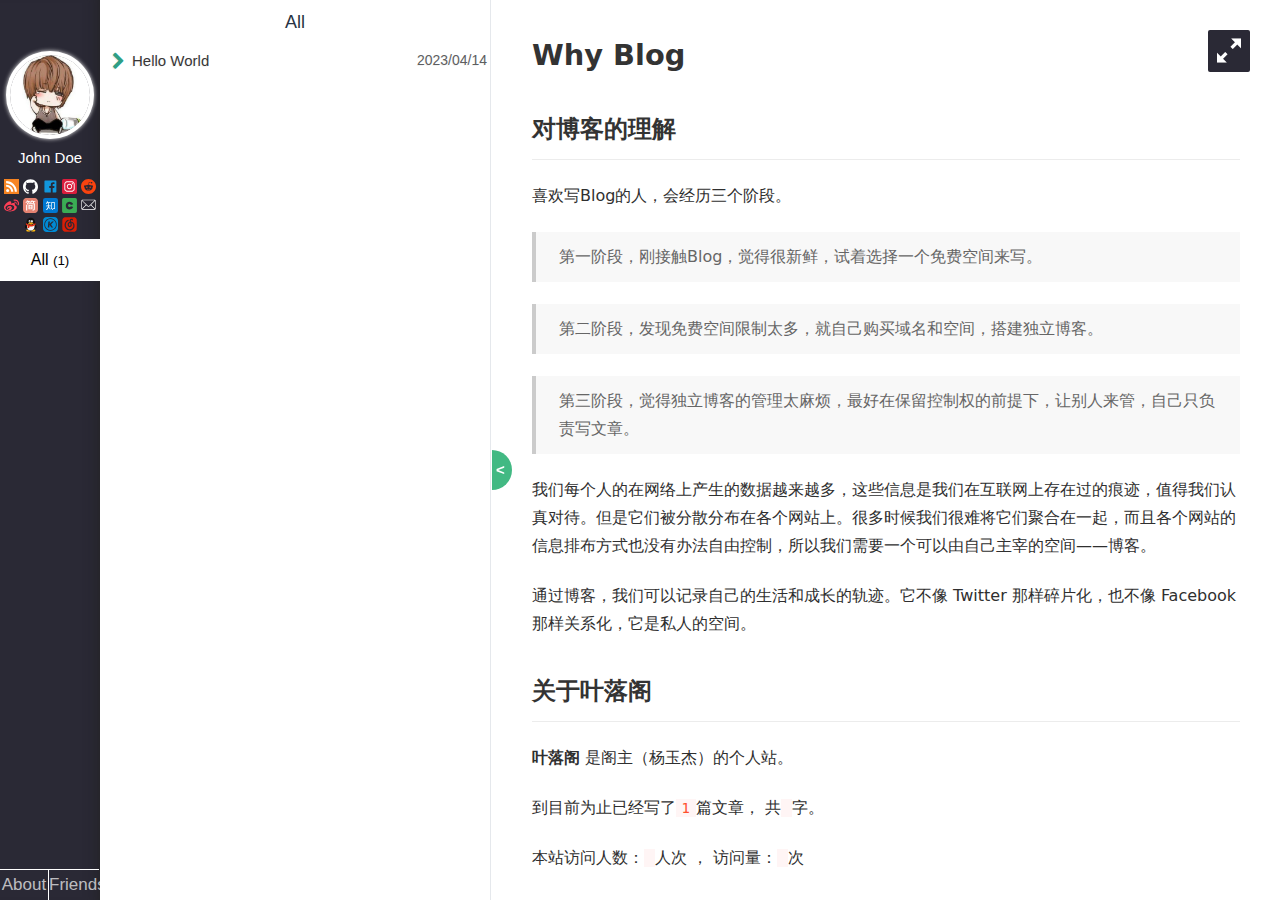
==== commit 5028501c: "Site updated: 2023-04-15 13:26:06" ====
--- a/index.html
+++ b/index.html
@@ -1,620 +1,567 @@
 <!DOCTYPE html>
-
-
-
-  
-
-
-<html class="theme-next muse use-motion" lang="en">
+<html>
 <head>
-  <meta charset="UTF-8"/>
-<meta http-equiv="X-UA-Compatible" content="IE=edge" />
-<meta name="viewport" content="width=device-width, initial-scale=1, maximum-scale=1"/>
-<meta name="theme-color" content="#222">
-
-
-
-
-
-
-
-
-
-<meta http-equiv="Cache-Control" content="no-transform" />
-<meta http-equiv="Cache-Control" content="no-siteapp" />
-
-
-
-
-
-
-
-
-
-
-
-
-
-
-
-
-  
-  
-  <link href="/lib/fancybox/source/jquery.fancybox.css?v=2.1.5" rel="stylesheet" type="text/css" />
-
-
-
-
-
-
-
-<link href="/lib/font-awesome/css/font-awesome.min.css?v=4.6.2" rel="stylesheet" type="text/css" />
-
-<link href="/css/main.css?v=5.1.4" rel="stylesheet" type="text/css" />
-
-
-  <link rel="apple-touch-icon" sizes="180x180" href="/images/apple-touch-icon-next.png?v=5.1.4">
-
-
-  <link rel="icon" type="image/png" sizes="32x32" href="/images/favicon-32x32-next.png?v=5.1.4">
-
-
-  <link rel="icon" type="image/png" sizes="16x16" href="/images/favicon-16x16-next.png?v=5.1.4">
-
-
-  <link rel="mask-icon" href="/images/logo.svg?v=5.1.4" color="#222">
-
-
-
-
-
-  <meta name="keywords" content="Hexo, NexT" />
-
-
-
-
-
-
-
-
-
-
-<meta property="og:type" content="website">
-<meta property="og:title" content="Hexo">
-<meta property="og:url" content="https://.giabiaoaaaaathub.io/index.html">
+  <meta charset="utf-8">
+  <title>Hexo</title>
+  <meta name="keywords" content="">
+  <meta name="description" content="Hexo">
+    <meta name="viewport" content="width=device-width, initial-scale=1, maximum-scale=1">
+<meta name="description" content="Welcome to Hexo! This is your very first post. Check documentation for more info. If you get any problems when using Hexo, you can find the answer in troubleshooting or you can ask me on GitHub. Quick">
+<meta property="og:type" content="article">
+<meta property="og:title" content="Hello World">
+<meta property="og:url" content="https://.giabiaoaaaaathub.io/2023/04/14/hello-world/index.html">
 <meta property="og:site_name" content="Hexo">
+<meta property="og:description" content="Welcome to Hexo! This is your very first post. Check documentation for more info. If you get any problems when using Hexo, you can find the answer in troubleshooting or you can ask me on GitHub. Quick">
 <meta property="og:locale" content="en_US">
+<meta property="article:published_time" content="2023-04-14T13:40:14.434Z">
+<meta property="article:modified_time" content="2023-04-14T13:40:14.434Z">
 <meta property="article:author" content="John Doe">
 <meta name="twitter:card" content="summary">
 
 
-
-<script type="text/javascript" id="hexo.configurations">
-  var NexT = window.NexT || {};
-  var CONFIG = {
-    root: '',
-    scheme: 'Muse',
-    version: '5.1.4',
-    sidebar: {"position":"left","display":"post","offset":12,"b2t":false,"scrollpercent":false,"onmobile":false},
-    fancybox: true,
-    tabs: true,
-    motion: {"enable":true,"async":false,"transition":{"post_block":"fadeIn","post_header":"slideDownIn","post_body":"slideDownIn","coll_header":"slideLeftIn","sidebar":"slideUpIn"}},
-    duoshuo: {
-      userId: '0',
-      author: 'Author'
-    },
-    algolia: {
-      applicationID: '',
-      apiKey: '',
-      indexName: '',
-      hits: {"per_page":10},
-      labels: {"input_placeholder":"Search for Posts","hits_empty":"We didn't find any results for the search: ${query}","hits_stats":"${hits} results found in ${time} ms"}
-    }
-  };
+<link rel="icon" href="/img/avatar.jpg">
+
+<link href="/css/style.css?v=1.1.0" rel="stylesheet">
+
+<link href="/css/hl_theme/atom-light.css?v=1.1.0" rel="stylesheet">
+
+<link href="//cdn.jsdelivr.net/npm/animate.css@4.1.0/animate.min.css" rel="stylesheet">
+
+<script src="//cdn.jsdelivr.net/npm/jquery@3.5.1/dist/jquery.min.js"></script>
+<script src="/js/titleTip.js?v=1.1.0" ></script>
+
+<script src="//cdn.jsdelivr.net/npm/highlightjs@9.16.2/highlight.pack.min.js"></script>
+<script>
+    hljs.initHighlightingOnLoad();
 </script>
 
-
-
-  <link rel="canonical" href="https://.giabiaoaaaaathub.io/"/>
-
-
-
-
-
-  <title>Hexo</title>
-  
-
-
-
-
-
-
-
+<script src="//cdn.jsdelivr.net/npm/nprogress@0.2.0/nprogress.min.js"></script>
+
+
+
+<script src="//cdn.jsdelivr.net/npm/jquery.cookie@1.4.1/jquery.cookie.min.js" ></script>
+
+<script src="/js/iconfont.js?v=1.1.0" ></script>
 
 <meta name="generator" content="Hexo 6.3.0"></head>
-
-<body itemscope itemtype="http://schema.org/WebPage" lang="en">
-
-  
-  
-    
-  
-
-  <div class="container sidebar-position-left 
-  page-home">
-    <div class="headband"></div>
-
-    <header id="header" class="header" itemscope itemtype="http://schema.org/WPHeader">
-      <div class="header-inner"><div class="site-brand-wrapper">
-  <div class="site-meta ">
-    
-
-    <div class="custom-logo-site-title">
-      <a href="/"  class="brand" rel="start">
-        <span class="logo-line-before"><i></i></span>
-        <span class="site-title">Hexo</span>
-        <span class="logo-line-after"><i></i></span>
-      </a>
-    </div>
-      
-        <p class="site-subtitle"></p>
-      
-  </div>
-
-  <div class="site-nav-toggle">
-    <button>
-      <span class="btn-bar"></span>
-      <span class="btn-bar"></span>
-      <span class="btn-bar"></span>
-    </button>
-  </div>
-</div>
-
-<nav class="site-nav">
-  
-
-  
-    <ul id="menu" class="menu">
-      
-        
-        <li class="menu-item menu-item-home">
-          <a href="/%20" rel="section">
-            
-              <i class="menu-item-icon fa fa-fw fa-home"></i> <br />
-            
-            Home
-          </a>
-        </li>
-      
-        
-        <li class="menu-item menu-item-archives">
-          <a href="/archives/%20" rel="section">
-            
-              <i class="menu-item-icon fa fa-fw fa-archive"></i> <br />
-            
-            Archives
-          </a>
-        </li>
-      
-
-      
-    </ul>
-  
-
-  
-</nav>
-
-
-
- </div>
-    </header>
-
-    <main id="main" class="main">
-      <div class="main-inner">
-        <div class="content-wrap">
-          <div id="content" class="content">
-            
-  <section id="posts" class="posts-expand">
-    
-      
-
-  
-
-  
-  
-  
-
-  <article class="post post-type-normal" itemscope itemtype="http://schema.org/Article">
-  
-  
-  
-  <div class="post-block">
-    <link itemprop="mainEntityOfPage" href="https://.giabiaoaaaaathub.io/2023/04/14/hello-world/">
-
-    <span hidden itemprop="author" itemscope itemtype="http://schema.org/Person">
-      <meta itemprop="name" content="">
-      <meta itemprop="description" content="">
-      <meta itemprop="image" content="/images/avatar.gif">
-    </span>
-
-    <span hidden itemprop="publisher" itemscope itemtype="http://schema.org/Organization">
-      <meta itemprop="name" content="Hexo">
-    </span>
-
-    
-      <header class="post-header">
-
-        
-        
-          <h1 class="post-title" itemprop="name headline">
-                
-                <a class="post-title-link" href="/2023/04/14/hello-world/" itemprop="url">Hello World</a></h1>
-        
-
-        <div class="post-meta">
-          <span class="post-time">
-            
-              <span class="post-meta-item-icon">
-                <i class="fa fa-calendar-o"></i>
-              </span>
-              
-                <span class="post-meta-item-text">Posted on</span>
-              
-              <time title="Post created" itemprop="dateCreated datePublished" datetime="2023-04-14T21:40:14+08:00">
-                2023-04-14
-              </time>
-            
-
-            
-
-            
-          </span>
-
-          
-
-          
-            
-          
-
-          
-          
-
-          
-
-          
-
-          
-
-        </div>
-      </header>
-    
-
-    
-    
-    
-    <div class="post-body" itemprop="articleBody">
-
-      
-      
-
-      
-        
-          
-            <p>Welcome to <a target="_blank" rel="noopener" href="https://hexo.io/">Hexo</a>! This is your very first post. Check <a target="_blank" rel="noopener" href="https://hexo.io/docs/">documentation</a> for more info. If you get any problems when using Hexo, you can find the answer in <a target="_blank" rel="noopener" href="https://hexo.io/docs/troubleshooting.html">troubleshooting</a> or you can ask me on <a target="_blank" rel="noopener" href="https://github.com/hexojs/hexo/issues">GitHub</a>.</p>
-<h2 id="Quick-Start"><a href="#Quick-Start" class="headerlink" title="Quick Start"></a>Quick Start</h2><h3 id="Create-a-new-post"><a href="#Create-a-new-post" class="headerlink" title="Create a new post"></a>Create a new post</h3><figure class="highlight bash"><table><tr><td class="gutter"><pre><span class="line">1</span><br></pre></td><td class="code"><pre><span class="line">$ hexo new <span class="string">&quot;My New Post&quot;</span></span><br></pre></td></tr></table></figure>
-
-<p>More info: <a target="_blank" rel="noopener" href="https://hexo.io/docs/writing.html">Writing</a></p>
-<h3 id="Run-server"><a href="#Run-server" class="headerlink" title="Run server"></a>Run server</h3><figure class="highlight bash"><table><tr><td class="gutter"><pre><span class="line">1</span><br></pre></td><td class="code"><pre><span class="line">$ hexo server</span><br></pre></td></tr></table></figure>
-
-<p>More info: <a target="_blank" rel="noopener" href="https://hexo.io/docs/server.html">Server</a></p>
-<h3 id="Generate-static-files"><a href="#Generate-static-files" class="headerlink" title="Generate static files"></a>Generate static files</h3><figure class="highlight bash"><table><tr><td class="gutter"><pre><span class="line">1</span><br></pre></td><td class="code"><pre><span class="line">$ hexo generate</span><br></pre></td></tr></table></figure>
-
-<p>More info: <a target="_blank" rel="noopener" href="https://hexo.io/docs/generating.html">Generating</a></p>
-<h3 id="Deploy-to-remote-sites"><a href="#Deploy-to-remote-sites" class="headerlink" title="Deploy to remote sites"></a>Deploy to remote sites</h3><figure class="highlight bash"><table><tr><td class="gutter"><pre><span class="line">1</span><br></pre></td><td class="code"><pre><span class="line">$ hexo deploy</span><br></pre></td></tr></table></figure>
-
-<p>More info: <a target="_blank" rel="noopener" href="https://hexo.io/docs/one-command-deployment.html">Deployment</a></p>
-
-          
-        
-      
-    </div>
-    
-    
-    
-
-    
-
-    
-
-    
-
-    <footer class="post-footer">
-      
-
-      
-
-      
-
-      
-      
-        <div class="post-eof"></div>
-      
-    </footer>
-  </div>
-  
-  
-  
-  </article>
-
-
-    
-  </section>
-
-  
-
-
-          </div>
-          
-
-
-          
-
-        </div>
-        
-          
-  
-  <div class="sidebar-toggle">
-    <div class="sidebar-toggle-line-wrap">
-      <span class="sidebar-toggle-line sidebar-toggle-line-first"></span>
-      <span class="sidebar-toggle-line sidebar-toggle-line-middle"></span>
-      <span class="sidebar-toggle-line sidebar-toggle-line-last"></span>
-    </div>
-  </div>
-
-  <aside id="sidebar" class="sidebar">
-    
-    <div class="sidebar-inner">
-
-      
-
-      
-
-      <section class="site-overview-wrap sidebar-panel sidebar-panel-active">
-        <div class="site-overview">
-          <div class="site-author motion-element" itemprop="author" itemscope itemtype="http://schema.org/Person">
-            
-              <p class="site-author-name" itemprop="name"></p>
-              <p class="site-description motion-element" itemprop="description"></p>
-          </div>
-
-          <nav class="site-state motion-element">
-
-            
-              <div class="site-state-item site-state-posts">
-              
-                <a href="/archives/%20%7C%7C%20archive">
-              
-                  <span class="site-state-item-count">1</span>
-                  <span class="site-state-item-name">posts</span>
-                </a>
-              </div>
-            
-
-            
-
-            
-
-          </nav>
-
-          
-
-          
-
-          
-          
-
-          
-          
-
-          
-
-        </div>
-      </section>
-
-      
-
-      
-
-    </div>
-  </aside>
-
-
-        
-      </div>
-    </main>
-
-    <footer id="footer" class="footer">
-      <div class="footer-inner">
-        <div class="copyright">&copy; <span itemprop="copyrightYear">2023</span>
-  <span class="with-love">
-    <i class="fa fa-user"></i>
-  </span>
-  <span class="author" itemprop="copyrightHolder">John Doe</span>
-
-  
-</div>
-
-
-  <div class="powered-by">Powered by <a class="theme-link" target="_blank" href="https://hexo.io">Hexo</a></div>
-
-
-
-  <span class="post-meta-divider">|</span>
-
-
-
-  <div class="theme-info">Theme &mdash; <a class="theme-link" target="_blank" href="https://github.com/iissnan/hexo-theme-next">NexT.Muse</a> v5.1.4</div>
-
-
-
-
-        
-
-
-
-
-
-
-
-        
-      </div>
-    </footer>
-
-    
-      <div class="back-to-top">
-        <i class="fa fa-arrow-up"></i>
-        
-      </div>
-    
-
-    
-
-  </div>
-
-  
-
-<script type="text/javascript">
-  if (Object.prototype.toString.call(window.Promise) !== '[object Function]') {
-    window.Promise = null;
-  }
+<div style="display: none">
+  <input class="theme_disqus_on" value="false">
+  <input class="theme_preload_comment" value="">
+  <input class="theme_blog_path" value="">
+  <input id="theme_shortcut" value="true" />
+  <input id="theme_highlight_on" value="true" />
+  <input id="theme_code_copy" value="true" />
+</div>
+
+
+
+<body>
+<aside class="nav mobile">
+    <div class="nav-left">
+        <a href="/"
+   class="avatar_target">
+    <img class="avatar"
+         src="/img/avatar.jpg"/>
+</a>
+<div class="author">
+    <span>John Doe</span>
+</div>
+
+<div class="icon">
+    
+        
+            <a title="rss"
+               href="/atom.xml"
+               target="_blank">
+                
+                    <svg class="iconfont-svg" aria-hidden="true">
+                        <use xlink:href="#icon-rss"></use>
+                    </svg>
+                
+            </a>
+        
+    
+        
+            <a title="github"
+               href="https://github.com/yelog"
+               target="_blank">
+                
+                    <svg class="iconfont-svg" aria-hidden="true">
+                        <use xlink:href="#icon-github"></use>
+                    </svg>
+                
+            </a>
+        
+    
+        
+            <a title="facebook"
+               href="https://www.facebook.com/faker.tops"
+               target="_blank">
+                
+                    <svg class="iconfont-svg" aria-hidden="true">
+                        <use xlink:href="#icon-facebook"></use>
+                    </svg>
+                
+            </a>
+        
+    
+        
+    
+        
+    
+        
+            <a title="instagram"
+               href="https://www.facebook.com/faker.tops"
+               target="_blank">
+                
+                    <svg class="iconfont-svg" aria-hidden="true">
+                        <use xlink:href="#icon-instagram"></use>
+                    </svg>
+                
+            </a>
+        
+    
+        
+            <a title="reddit"
+               href="https://www.reddit.com/user/yelog/"
+               target="_blank">
+                
+                    <svg class="iconfont-svg" aria-hidden="true">
+                        <use xlink:href="#icon-reddit"></use>
+                    </svg>
+                
+            </a>
+        
+    
+        
+            <a title="weibo"
+               href="http://weibo.com/u/2307534817"
+               target="_blank">
+                
+                    <svg class="iconfont-svg" aria-hidden="true">
+                        <use xlink:href="#icon-weibo"></use>
+                    </svg>
+                
+            </a>
+        
+    
+        
+            <a title="jianshu"
+               href="https://www.jianshu.com/u/ff56736de7cf"
+               target="_blank">
+                
+                    <svg class="iconfont-svg" aria-hidden="true">
+                        <use xlink:href="#icon-jianshu"></use>
+                    </svg>
+                
+            </a>
+        
+    
+        
+            <a title="zhihu"
+               href="https://www.zhihu.com/people/jaytp/activities"
+               target="_blank">
+                
+                    <svg class="iconfont-svg" aria-hidden="true">
+                        <use xlink:href="#icon-zhihu"></use>
+                    </svg>
+                
+            </a>
+        
+    
+        
+    
+        
+            <a title="oschina"
+               href="https://my.oschina.net/yelog"
+               target="_blank">
+                
+                    <svg class="iconfont-svg" aria-hidden="true">
+                        <use xlink:href="#icon-oschina"></use>
+                    </svg>
+                
+            </a>
+        
+    
+        
+    
+        
+            <a title="email"
+               href="mailto:jaytp@qq.com"
+               target="_blank">
+                
+                    <svg class="iconfont-svg" aria-hidden="true">
+                        <use xlink:href="#icon-email"></use>
+                    </svg>
+                
+            </a>
+        
+    
+        
+            <a title="qq"
+               href="http://wpa.qq.com/msgrd?v=3&uin=872336115&site=qq&menu=yes"
+               target="_blank">
+                
+                    <svg class="iconfont-svg" aria-hidden="true">
+                        <use xlink:href="#icon-qq"></use>
+                    </svg>
+                
+            </a>
+        
+    
+        
+            <a title="kugou"
+               href="https://www.kugou.com/"
+               target="_blank">
+                
+                    <svg class="iconfont-svg" aria-hidden="true">
+                        <use xlink:href="#icon-kugou"></use>
+                    </svg>
+                
+            </a>
+        
+    
+        
+            <a title="neteasemusic"
+               href="https://music.163.com/#/user/home?id=88151013"
+               target="_blank">
+                
+                    <svg class="iconfont-svg" aria-hidden="true">
+                        <use xlink:href="#icon-neteasemusic"></use>
+                    </svg>
+                
+            </a>
+        
+    
+</div>
+
+
+
+
+<ul>
+    <li>
+        <div class="all active" data-rel="All">All
+            
+                <small>(1)</small>
+            
+        </div>
+    </li>
+    
+</ul>
+<div class="left-bottom">
+    <div class="menus">
+        
+            
+            
+            
+    </div>
+    <div>
+        
+            <a class="about  hasFriend  site_url"
+               
+               href="/about">About</a>
+        
+        <a style="width: 50%"
+                
+                                           class="friends">Friends</a>
+        
+    </div>
+</div>
+<input type="hidden" id="yelog_site_posts_number" value="1">
+
+<div style="display: none">
+    <span id="busuanzi_value_site_uv"></span>
+    <span id="busuanzi_value_site_pv"></span>
+</div>
+
+    </div>
+    <div class="nav-right">
+        <div class="friends-area">
+    <div class="friends-title">
+        Links
+        <i class="iconfont icon-left"></i>
+    </div>
+    <div class="friends-content">
+        <ul>
+            
+            <li><a target="_blank" href="http://yelog.org/">叶落阁</a></li>
+            
+        </ul>
+    </div>
+</div>
+        <div class="title-list">
+    <div class="right-top">
+        <div id="default-panel">
+            <i class="iconfont icon-search" data-title="搜索 快捷键 i"></i>
+            <div class="right-title">All</div>
+            <i class="iconfont icon-file-tree" data-title="切换到大纲视图 快捷键 w"></i>
+        </div>
+        <div id="search-panel">
+            <i class="iconfont icon-left" data-title="返回"></i>
+            <input id="local-search-input" autocomplete="off"/>
+            <label class="border-line" for="input"></label>
+            <i class="iconfont icon-case-sensitive" data-title="大小写敏感"></i>
+            <i class="iconfont icon-tag" data-title="标签"></i>
+        </div>
+        <div id="outline-panel" style="display: none">
+            <div class="right-title">大纲</div>
+            <i class="iconfont icon-list" data-title="切换到文章列表"></i>
+        </div>
+    </div>
+
+    <div class="tags-list">
+    <input id="tag-search" />
+    <div class="tag-wrapper">
+        
+    </div>
+
+</div>
+
+    
+    <nav id="title-list-nav">
+        
+        
+        <a  class="All "
+           href="/2023/04/14/hello-world/"
+           data-tag=""
+           data-author="" >
+            <span class="post-title" title="Hello World">Hello World</span>
+            <span class="post-date" title="2023-04-14 21:40:14">2023/04/14</span>
+        </a>
+        
+        <div id="no-item-tips">
+
+        </div>
+    </nav>
+    <div id="outline-list">
+    </div>
+</div>
+
+    </div>
+    <div class="hide-list">
+        <div class="semicircle" data-title="切换全屏 快捷键 s">
+            <div class="brackets first"><</div>
+            <div class="brackets">&gt;</div>
+        </div>
+    </div>
+</aside>
+<div id="post" class="index">
+    <div class="pjax">
+        <article class="index">
+            <div class="toc-ref">
+    
+        <ol class="toc"><li class="toc-item toc-level-1"><a class="toc-link" href="#Why-Blog"><span class="toc-text">Why Blog</span></a><ol class="toc-child"><li class="toc-item toc-level-2"><a class="toc-link" href="#%E5%AF%B9%E5%8D%9A%E5%AE%A2%E7%9A%84%E7%90%86%E8%A7%A3"><span class="toc-text">对博客的理解</span></a></li><li class="toc-item toc-level-2"><a class="toc-link" href="#%E5%85%B3%E4%BA%8E%E5%8F%B6%E8%90%BD%E9%98%81"><span class="toc-text">关于叶落阁</span></a></li><li class="toc-item toc-level-2"><a class="toc-link" href="#%E5%8D%9A%E5%AE%A2%E5%B9%B3%E5%8F%B0"><span class="toc-text">博客平台</span></a></li></ol></li></ol>
+    
+<style>
+    .left-col .switch-btn,
+    .left-col .switch-area {
+        display: none;
+    }
+    .toc-level-3 i,
+    .toc-level-3 ol {
+        display: none !important;
+    }
+</style>
+</div>
+            <h1 id="Why-Blog"><a href="#Why-Blog" class="headerlink" title="Why Blog"></a>Why Blog</h1><h2 id="对博客的理解"><a href="#对博客的理解" class="headerlink" title="对博客的理解"></a>对博客的理解</h2><p>喜欢写Blog的人，会经历三个阶段。</p>
+<blockquote>
+<p>第一阶段，刚接触Blog，觉得很新鲜，试着选择一个免费空间来写。</p>
+</blockquote>
+<blockquote>
+<p>第二阶段，发现免费空间限制太多，就自己购买域名和空间，搭建独立博客。</p>
+</blockquote>
+<blockquote>
+<p>第三阶段，觉得独立博客的管理太麻烦，最好在保留控制权的前提下，让别人来管，自己只负责写文章。</p>
+</blockquote>
+<p>我们每个人的在网络上产生的数据越来越多，这些信息是我们在互联网上存在过的痕迹，值得我们认真对待。但是它们被分散分布在各个网站上。很多时候我们很难将它们聚合在一起，而且各个网站的信息排布方式也没有办法自由控制，所以我们需要一个可以由自己主宰的空间——博客。</p>
+<p>通过博客，我们可以记录自己的生活和成长的轨迹。它不像 Twitter 那样碎片化，也不像 Facebook 那样关系化，它是私人的空间。</p>
+<h2 id="关于叶落阁"><a href="#关于叶落阁" class="headerlink" title="关于叶落阁"></a>关于叶落阁</h2><p><strong>叶落阁</strong> 是阁主（杨玉杰）的个人站。</p>
+<p>到目前为止已经写了<code class="article_number"></code>篇文章， 共<code class="site_word_count"></code>字。</p>
+<p>本站访问人数：<code class="site_uv"></code>人次 ， 访问量：<code class="site_pv"></code>次</p>
+<h2 id="博客平台"><a href="#博客平台" class="headerlink" title="博客平台"></a>博客平台</h2><p>这个博客通过 <a target="_blank" rel="noopener" href="https://hexo.io/">Hexo</a> 生成，部署在 <a target="_blank" rel="noopener" href="https://pages.github.com/">GitHub Pages</a>主题 <a target="_blank" rel="noopener" href="https://github.com/yelog/hexo-theme-3-hexo">3-hexo</a> 已经在github上开源</p>
+<p><code>3-hexo</code> 主题使用交流可以加 Q群: <a target="_blank" href="//shang.qq.com/wpa/qunwpa?idkey=e8cf083cc097141eaf323396f1766809b8e90ff00c67bb441898f672892f6904"><img data-ignore border="0" src="//pub.idqqimg.com/wpa/images/group.png" alt="3-hexo使用交流" title="3-hexo使用交流"></a></p>
+<p>主要功能：</p>
+<ul>
+<li>搜索支持文章标题、标签(#标签)、作者(@作者)</li>
+<li>pad&#x2F;手机等移动端适配</li>
+<li>页面全局快捷键 <a target="_blank" rel="noopener" href='http://yelog.org/2017/03/24/3-hexo-shortcuts/'>3-hexo快捷键说明</a></li>
+</ul>
+
+        </article>
+        
+        <p>
+            <a  class="dashang" onclick="dashangToggle()">赏</a>
+        </p>
+        
+        
+    </div>
+    <div class="copyright">
+        <p class="footer-entry">
+    ©2016-2020 Yelog
+</p>
+<p class="footer-entry">Built with <a href="https://hexo.io/" target="_blank">Hexo</a> and <a href="https://github.com/yelog/hexo-theme-3-hexo" target="_blank">3-hexo</a> theme</p>
+
+    </div>
+</div>
+<div class="full-toc">
+    <button class="full" data-title="切换全屏 快捷键 s"><span class="min "></span></button>
+<a class="" id="rocket" ></a>
+
+</div>
+
+<div class="hide_box" onclick="dashangToggle()"></div>
+<div class="shang_box">
+    <a class="shang_close"  onclick="dashangToggle()">×</a>
+    <div class="shang_tit">
+        <p>Help us with donation</p>
+    </div>
+    <div class="shang_payimg">
+        <div class="pay_img">
+            <img src="/img/alipay.jpg" class="alipay" title="扫码支持">
+            <img src="/img/weixin.jpg" class="weixin" title="扫码支持">
+        </div>
+    </div>
+    <div class="shang_payselect">
+        <span><label><input type="radio" name="pay" checked value="alipay">alipay</label></span><span><label><input type="radio" name="pay" value="weixin">weixin</label></span>
+    </div>
+</div>
+
+
+</body>
+<script src="/js/jquery.pjax.js?v=1.1.0" ></script>
+
+<script src="/js/script.js?v=1.1.0" ></script>
+<script>
+    var img_resize = 'default';
+    function initArticle() {
+        /*渲染对应的表格样式*/
+        
+            $("#post .pjax table").addClass("green_title");
+        
+
+        /*渲染打赏样式*/
+        
+        $("input[name=pay]").on("click", function () {
+            if($("input[name=pay]:checked").val()=="weixin"){
+                $(".shang_box .shang_payimg .pay_img").addClass("weixin_img");
+            } else {
+                $(".shang_box .shang_payimg .pay_img").removeClass("weixin_img");
+            }
+        })
+        
+
+        /*高亮代码块行号*/
+        
+
+        /*访问数量*/
+        
+        $.getScript("//busuanzi.ibruce.info/busuanzi/2.3/busuanzi.pure.mini.js");
+        
+
+        /*代码高亮，行号对齐*/
+        $('.pre-numbering').css('line-height',$('.has-numbering').css('line-height'));
+
+        
+        
+    }
+
+    /*打赏页面隐藏与展示*/
+    
+    function dashangToggle() {
+        $(".shang_box").fadeToggle();
+        $(".hide_box").fadeToggle();
+    }
+    
+
 </script>
 
-
-
-
-
-
-
-
-
-  
-
-
-
-
-
-
-
-
-
-
-
-
-  
-  
-    <script type="text/javascript" src="/lib/jquery/index.js?v=2.1.3"></script>
-  
-
-  
-  
-    <script type="text/javascript" src="/lib/fastclick/lib/fastclick.min.js?v=1.0.6"></script>
-  
-
-  
-  
-    <script type="text/javascript" src="/lib/jquery_lazyload/jquery.lazyload.js?v=1.9.7"></script>
-  
-
-  
-  
-    <script type="text/javascript" src="/lib/velocity/velocity.min.js?v=1.2.1"></script>
-  
-
-  
-  
-    <script type="text/javascript" src="/lib/velocity/velocity.ui.min.js?v=1.2.1"></script>
-  
-
-  
-  
-    <script type="text/javascript" src="/lib/fancybox/source/jquery.fancybox.pack.js?v=2.1.5"></script>
-  
-
-
-  
-
-
-  <script type="text/javascript" src="/js/src/utils.js?v=5.1.4"></script>
-
-  <script type="text/javascript" src="/js/src/motion.js?v=5.1.4"></script>
-
-
-
-  
-  
-
-  
-
-  
-
-
-  <script type="text/javascript" src="/js/src/bootstrap.js?v=5.1.4"></script>
-
-
-
-  
-
-
-  
-
-
-
-
-	
-
-
-
-
-
-  
-
-
-
-
-
-  
-
-
-
-
-
-
-
-
-
-
-
-
-  
-
-
-
-
-
-  
-
-  
-
-  
-
-  
-  
-
-  
-
-  
-
-  
-
-</body>
+<!--加入行号的高亮代码块样式-->
+
+<!--自定义样式设置-->
+<style>
+    
+    
+    .nav {
+        width: 542px;
+    }
+    .nav.fullscreen {
+        margin-left: -542px;
+    }
+    .nav-left {
+        width: 120px;
+    }
+    
+    
+    @media screen and (max-width: 1468px) {
+        .nav {
+            width: 492px;
+        }
+        .nav.fullscreen {
+            margin-left: -492px;
+        }
+        .nav-left {
+            width: 100px;
+        }
+    }
+    
+    
+    @media screen and (max-width: 1024px) {
+        .nav {
+            width: 492px;
+            margin-left: -492px
+        }
+        .nav.fullscreen {
+            margin-left: 0;
+        }
+    }
+    
+    @media screen and (max-width: 426px) {
+        .nav {
+            width: 100%;
+        }
+        .nav-left {
+            width: 100%;
+        }
+    }
+    
+    
+    .nav-right .title-list nav a .post-title, .nav-right .title-list #local-search-result a .post-title {
+        color: #383636;
+    }
+    
+    
+    .nav-right .title-list nav a .post-date, .nav-right .title-list #local-search-result a .post-date {
+        color: #5e5e5f;
+    }
+    
+    
+    .nav-right nav a.hover, #local-search-result a.hover{
+        background-color: #e2e0e0;
+    }
+    
+    
+
+    /*列表样式*/
+    
+
+    /* 背景图样式 */
+    
+    
+
+
+    /*引用块样式*/
+    
+
+    /*文章列表背景图*/
+    
+
+    
+</style>
+
+
+
+
+
+
+
 </html>
--- a/css/style.css
+++ b/css/style.css
@@ -0,0 +1,2062 @@
+#comments {
+  padding: 2.5em;
+  background: #fff;
+}
+#comments .comment-bar {
+  display: block;
+  cursor: pointer;
+  background: rgba(255,255,255,0.3);
+  padding: 0.5rem;
+  -webkit-box-shadow: 3px 2px 8px rgba(0,0,0,0.07);
+  box-shadow: 3px 2px 8px rgba(0,0,0,0.07);
+  text-align: center;
+  font-size: 2rem;
+}
+#comments .comment-bar a {
+  display: inline-block;
+  width: 3em;
+  text-decoration: none;
+  outline-width: 0;
+  color: #258fb8;
+  outline: none;
+}
+#comments .comment-bar a .fa.pulse {
+  -webkit-animation-name: pulse;
+  animation-name: pulse;
+}
+#comments .comment-bar a .fa.animated {
+  -webkit-animation-duration: 1s;
+  animation-duration: 1s;
+  -webkit-animation-fill-mode: both;
+  animation-fill-mode: both;
+}
+#comments .comment-bar a .fa.animated.infinite {
+  -webkit-animation-iteration-count: infinite;
+  animation-iteration-count: infinite;
+}
+#comments .comment-bar a .fa:before {
+  content: "\f27b";
+}
+#comments .comment-bar a .fa.fa-spinner {
+  display: none;
+}
+.shang_box {
+  width: 540px;
+  height: 450px;
+  padding: 10px;
+  background-color: #3f3f3f;
+  -webkit-border-radius: 10px;
+  border-radius: 10px;
+  position: fixed;
+  z-index: 41;
+  left: 50%;
+  top: 50%;
+  margin-left: -280px;
+  margin-top: -225px;
+  border: 1px dotted #000;
+  display: none;
+}
+.shang_box .shang_close {
+  position: absolute;
+  display: inline-block;
+  font-weight: 200;
+  font-size: 50px;
+  right: 19px;
+  outline: none;
+  text-shadow: none;
+  color: #4094c7;
+}
+.shang_box .shang_tit {
+  width: 100%;
+  font-family: Roboto, "Roboto", serif;
+  height: 75px;
+  text-align: center;
+  line-height: 66px;
+  color: #fff;
+  font-size: 30px;
+  margin-top: 7px;
+  margin-right: 2px;
+}
+.shang_box .shang_payimg {
+  width: 255px;
+  height: 255px;
+  padding: 10px;
+  border: 6px solid #4094c7;
+  margin: 0 auto;
+  -webkit-border-radius: 3px;
+  border-radius: 3px;
+  overflow: hidden;
+}
+.shang_box .shang_payimg .pay_img {
+  width: 535px;
+  vertical-align: middle;
+  transition: margin-left 0.5s;
+}
+.shang_box .shang_payimg .pay_img.weixin_img {
+  margin-left: -280px;
+}
+.shang_box .shang_payimg .pay_img img {
+  width: 255px;
+}
+.shang_box .shang_payimg .pay_img img.weixin {
+  margin: auto 0 auto 16px;
+  display: block;
+  float: right;
+}
+.shang_box .shang_payselect {
+  font-size: 20px;
+  color: #fff;
+  text-align: center;
+  margin: 0 auto;
+  margin-top: 20px;
+  height: 60px;
+  width: 320px;
+}
+.shang_box .shang_payselect input[type=radio],
+.shang_box .shang_payselect label {
+  cursor: pointer;
+}
+.hide_box {
+  z-index: 40;
+  background: #000;
+  opacity: 0.5;
+  -moz-opacity: 0.5;
+  left: 0;
+  top: 0;
+  bottom: 0;
+  right: 0;
+  height: 100%;
+  width: 100%;
+  position: fixed;
+  display: none;
+}
+@-webkit-keyframes fadeIns {
+  from {
+    -webkit-transform: translateY(30px);
+    opacity: 0;
+  }
+  to {
+    -webkit-transform: translateY(0);
+    opacity: 1;
+  }
+}
+@-moz-keyframes fadeIns {
+  from {
+    -moz-transform: translateY(30px);
+    opacity: 0;
+  }
+  to {
+    -moz-transform: translateY(0);
+    opacity: 1;
+  }
+}
+@-ms-keyframes fadeIns {
+  from {
+    -ms-transform: translateY(30px);
+    opacity: 0;
+  }
+  to {
+    -ms-transform: translateY(0);
+    opacity: 1;
+  }
+}
+@-o-keyframes fadeIns {
+  from {
+    -o-transform: translateY(30px);
+    opacity: 0;
+  }
+  to {
+    -o-transform: translateY(0);
+    opacity: 1;
+  }
+}
+@-webkit-keyframes fadeOuts {
+  from {
+    -webkit-transform: translateY(0);
+    opacity: 1;
+  }
+  to {
+    -webkit-transform: translateY(-30px);
+    opacity: 0;
+  }
+}
+@-moz-keyframes fadeOuts {
+  from {
+    -moz-transform: translateY(0);
+    opacity: 1;
+  }
+  to {
+    -moz-transform: translateY(-30px);
+    opacity: 0;
+  }
+}
+@-ms-keyframes fadeOuts {
+  from {
+    -ms-transform: translateY(0);
+    opacity: 1;
+  }
+  to {
+    -ms-transform: translateY(-30px);
+    opacity: 0;
+  }
+}
+@-o-keyframes fadeOuts {
+  from {
+    -o-transform: translateY(0);
+    opacity: 1;
+  }
+  to {
+    -o-transform: translateY(-30px);
+    opacity: 0;
+  }
+}
+@-moz-keyframes fadeIns {
+  from {
+    transform: translateY(30px);
+    opacity: 0;
+  }
+  to {
+    transform: translateY(0);
+    opacity: 1;
+  }
+}
+@-webkit-keyframes fadeIns {
+  from {
+    transform: translateY(30px);
+    opacity: 0;
+  }
+  to {
+    transform: translateY(0);
+    opacity: 1;
+  }
+}
+@-o-keyframes fadeIns {
+  from {
+    transform: translateY(30px);
+    opacity: 0;
+  }
+  to {
+    transform: translateY(0);
+    opacity: 1;
+  }
+}
+@keyframes fadeIns {
+  from {
+    transform: translateY(30px);
+    opacity: 0;
+  }
+  to {
+    transform: translateY(0);
+    opacity: 1;
+  }
+}
+@-moz-keyframes fadeOuts {
+  from {
+    transform: translateY(0);
+    opacity: 1;
+  }
+  to {
+    transform: translateY(-30px);
+    opacity: 0;
+  }
+}
+@-webkit-keyframes fadeOuts {
+  from {
+    transform: translateY(0);
+    opacity: 1;
+  }
+  to {
+    transform: translateY(-30px);
+    opacity: 0;
+  }
+}
+@-o-keyframes fadeOuts {
+  from {
+    transform: translateY(0);
+    opacity: 1;
+  }
+  to {
+    transform: translateY(-30px);
+    opacity: 0;
+  }
+}
+@keyframes fadeOuts {
+  from {
+    transform: translateY(0);
+    opacity: 1;
+  }
+  to {
+    transform: translateY(-30px);
+    opacity: 0;
+  }
+}
+@font-face {
+  font-family: 'icomoon';
+  src: url("fonts/icomoon.eot?ul7tfk");
+  src: url("fonts/icomoon.eot?ul7tfk#iefix") format('embedded-opentype'), url("fonts/icomoon.ttf?ul7tfk") format('truetype'), url("fonts/icomoon.woff?ul7tfk") format('woff'), url("fonts/icomoon.svg?ul7tfk#icomoon") format('svg');
+  font-weight: normal;
+  font-style: normal;
+}
+.article .article-meta .date:before,
+.nav-right nav a:before,
+#local-search-result a:before,
+.nav-right form .cross:before,
+.full-toc .full .min:before,
+.full-toc .full .max:before,
+.full-toc .post-toc-menu .post-toc-menu-icons:before,
+.nav-left .icon a:before,
+#post .pjax article .article-meta .top:before,
+.article .article-meta .author:before,
+.full-toc #rocket:before,
+.full-toc #rocket:after,
+.nav-right .back-title-list:before {
+  margin-right: 0.2em;
+  font-family: 'icomoon' !important;
+  speak: none;
+  font-style: normal;
+  font-weight: normal;
+  font-variant: normal;
+  text-transform: none;
+  line-height: 1;
+  -webkit-font-smoothing: antialiased;
+}
+@font-face {
+  font-family: 'iconfont'; /* project id 236002 */
+  src: url("//at.alicdn.com/t/font_236002_600u3zzht94.eot");
+  src: url("//at.alicdn.com/t/font_236002_600u3zzht94.eot?#iefix") format('embedded-opentype'), url("//at.alicdn.com/t/font_236002_600u3zzht94.woff2") format('woff2'), url("//at.alicdn.com/t/font_236002_600u3zzht94.woff") format('woff'), url("//at.alicdn.com/t/font_236002_600u3zzht94.ttf") format('truetype'), url("//at.alicdn.com/t/font_236002_600u3zzht94.svg#iconfont") format('svg');
+}
+.iconfont {
+  font-family: "iconfont", "custom-iconfont" !important;
+  font-size: 16px;
+  font-style: normal;
+  -webkit-font-smoothing: antialiased;
+  -moz-osx-font-smoothing: grayscale;
+}
+.icon-clock:before {
+  content: "\e787";
+}
+.icon-search:before {
+  content: "\e60f";
+}
+.icon-email:before {
+  content: "\e665";
+}
+.icon-cancle:before {
+  content: "\e602";
+}
+.icon-right:before {
+  content: "\e65b";
+}
+.icon-tag:before {
+  content: "\e603";
+}
+.icon-rss:before {
+  content: "\e611";
+}
+.icon-csdn:before {
+  content: "\e601";
+}
+.icon-juejin:before {
+  content: "\e605";
+}
+.icon-twitter:before {
+  content: "\e659";
+}
+.icon-github:before {
+  content: "\e600";
+}
+.icon-jianshu:before {
+  content: "\e68a";
+}
+.icon-zhihu:before {
+  content: "\e6c2";
+}
+.icon-facebook:before {
+  content: "\e604";
+}
+.icon-linkedin:before {
+  content: "\e64d";
+}
+.icon-instagram:before {
+  content: "\e66c";
+}
+.icon-weibo:before {
+  content: "\e698";
+}
+.icon-oschina:before {
+  content: "\e606";
+}
+.icon-reddit:before {
+  content: "\e60c";
+}
+.icon-qq:before {
+  content: "\e626";
+}
+.icon-kugou:before {
+  content: "\e6ce";
+}
+.icon-file-tree:before {
+  content: "\e6a6";
+}
+.icon-left:before {
+  content: "\e624";
+}
+.icon-list:before {
+  content: "\e619";
+}
+.icon-category:before {
+  content: "\e62c";
+}
+.icon-tag:before {
+  content: "\e7a3";
+}
+.icon-case-sensitive:before {
+  content: "\e612";
+}
+.neteasemusic:before {
+  content: "\e607";
+}
+.iconfont-svg {
+  width: 1em;
+  height: 1em;
+  vertical-align: -0.15em;
+  fill: currentColor;
+  overflow: hidden;
+}
+.full-toc .full {
+  display: block;
+  position: fixed;
+  top: 30px;
+  right: 40px;
+  z-index: 31;
+  width: 42px;
+  height: 42px;
+  padding: 0;
+  background: transparent;
+  border: none;
+  border-radius: 2px;
+  outline: none;
+  overflow: hidden;
+  cursor: pointer;
+}
+.full-toc .full .min,
+.full-toc .full .max {
+  transform: translateX(50%);
+  padding-top: 9px;
+  display: block;
+  width: 200%;
+  height: 42px;
+  margin-left: -100%;
+  font-size: 24px;
+  line-height: 42px;
+  color: #fff;
+  background: #2a2935;
+  overflow: hidden;
+}
+.full-toc .full .min:before {
+  float: left;
+  width: 50%;
+  content: "\e98b";
+}
+.full-toc .full .max:before {
+  float: left;
+  width: 50%;
+  content: "\e98c";
+}
+.full-toc #rocket {
+  position: fixed;
+  bottom: 30px;
+  top: auto;
+  right: 20px;
+  font-size: 40px;
+  z-index: 21;
+  display: none;
+  opacity: 0;
+  transition: opacity 0.8s, bottom 0.8s;
+}
+.full-toc #rocket:hover {
+  opacity: 1;
+}
+.full-toc #rocket:hover::before {
+  color: #449fdb;
+}
+.full-toc #rocket:before {
+  content: "\e900";
+  position: absolute;
+  bottom: 0;
+  right: -4px;
+  transition: color 0.5s;
+}
+.full-toc #rocket.launch {
+  bottom: 450px;
+  opacity: 0;
+}
+.full-toc #rocket.launch:before {
+  content: "\e900";
+  position: absolute;
+  bottom: 0;
+  right: -4px;
+  color: #449fdb;
+}
+.full-toc #rocket.launch:after {
+  content: "\e9a9";
+  position: absolute;
+  right: 9px;
+  bottom: -16px;
+  font-size: 21px;
+  color: #f00;
+}
+.nav-left {
+  width: 120px;
+  height: 100%;
+  background: #2a2935;
+  box-shadow: inset -15px 0 15px -15px #222;
+  float: left;
+  position: relative;
+  -webkit-user-select: none;
+  -moz-user-select: none;
+  -ms-user-select: none;
+  -o-user-select: none;
+  user-select: none;
+}
+.nav-left .avatar {
+  width: 100px;
+  height: 100px;
+  margin: 55px auto 15px;
+  border-radius: 50%;
+  box-shadow: 0 0 0 4px #fff, 0 0 4px 4px #eee;
+  background-repeat: no-repeat;
+  background-size: 100px 100px;
+  display: block;
+}
+.nav-left .avatar:hover {
+  -webkit-animation: rubberBand 1s;
+  animation: rubberBand 1s;
+}
+.nav-left .author {
+  text-align: center;
+  height: 27px;
+  color: #fff;
+}
+.nav-left .more-menus {
+  display: none;
+}
+.nav-left .icon {
+  text-align: center;
+  margin: 0 auto 5px;
+}
+.nav-left .icon a {
+  color: #fff;
+  line-height: 19px;
+}
+.nav-left .icon a:hover {
+  color: #309e85;
+}
+.nav-left ul {
+  margin: 0;
+  padding: 0;
+  font-size: 17px;
+  border-top: 1px solid #fff;
+  list-style: none;
+  overflow-y: auto;
+}
+.nav-left ul.sub {
+  transition: height 0.3s, border-top 0.3s;
+  border-left: solid 2px #f00;
+  overflow-y: hidden;
+}
+.nav-left ul.sub.hide {
+  height: 0 !important;
+  border-top: hidden;
+}
+.nav-left ul.sub li {
+  line-height: 25px;
+  font-size: 14px;
+}
+.nav-left ul.sub li:last-child {
+  border-bottom: hidden;
+}
+.nav-left ul.sub li>div {
+  height: 25px;
+}
+.nav-left ul li {
+  line-height: 40px;
+  text-align: center;
+  border-bottom: 1px solid #fff;
+  cursor: pointer;
+}
+.nav-left ul li>div {
+  height: 40px;
+  color: rgba(255,255,255,0.7);
+  transition: all 0.15s linear;
+  position: relative;
+  white-space: nowrap;
+  overflow: hidden;
+}
+.nav-left ul li>div:hover {
+  color: #f7f7f7;
+  box-shadow: inset 6px 0 0.09px #fff;
+}
+.nav-left ul li>div.active {
+  color: #020202;
+  box-shadow: inset 165px 0 0.09px #fff;
+}
+.nav-left ul li>div>.fold {
+  left: 4px;
+  font-size: 0.7em;
+  position: absolute;
+  transition: transform 0.3s;
+}
+.nav-left ul li>div>.fold.unfold {
+  transform: rotate(90deg);
+}
+.nav-left .left-bottom {
+  position: absolute;
+  display: table;
+  border-collapse: collapse;
+  bottom: 0;
+  width: 100%;
+  font-size: 0;
+  color: rgba(255,255,255,0.7);
+}
+.nav-left .left-bottom a {
+  font-size: 17px;
+  display: table-cell;
+  height: 30px;
+  text-align: center;
+  vertical-align: middle;
+  border-top: 1px solid #fff;
+  width: 100%;
+  line-height: 30px;
+}
+.nav-left .left-bottom a.about {
+  display: inline-block;
+}
+.nav-left .left-bottom a.about.hasFriend {
+  border-right: 1px solid #fff;
+  width: calc(49% - 1px);
+}
+.nav-left .left-bottom a.friends {
+  display: inline-block;
+}
+.nav-left .left-bottom a.dynamic-menu {
+  display: block;
+}
+.nav-right {
+  width: 420px;
+  height: 100%;
+  background: #fff;
+  border-right: 1px solid #e5e8ec;
+  overflow: hidden;
+  float: left;
+  position: relative;
+  -webkit-user-select: none;
+  -moz-user-select: none;
+  -ms-user-select: none;
+  -o-user-select: none;
+  user-select: none;
+}
+.nav-right .title-list {
+  margin-left: 0;
+  transition: margin-left 0.5s;
+}
+.nav-right .title-list.friend {
+  margin-left: 421px;
+}
+.nav-right .title-list .right-top {
+  height: 45px;
+  position: absolute;
+  top: 0;
+  width: 100%;
+  font-size: 15px;
+}
+.nav-right .title-list .right-top #default-panel,
+.nav-right .title-list .right-top #outline-panel {
+  text-align: center;
+  height: 45px;
+}
+.nav-right .title-list .right-top #default-panel .right-title,
+.nav-right .title-list .right-top #outline-panel .right-title {
+  height: 45px;
+  line-height: 45px;
+  font-size: 18px;
+}
+.nav-right .title-list .right-top #default-panel .iconfont,
+.nav-right .title-list .right-top #outline-panel .iconfont {
+  position: absolute;
+  top: 50%;
+  transform: translate(0, -50%);
+  cursor: pointer;
+  font-size: 16px;
+}
+.nav-right .title-list .right-top #default-panel .iconfont.icon-search,
+.nav-right .title-list .right-top #outline-panel .iconfont.icon-search {
+  left: 15px;
+}
+.nav-right .title-list .right-top #default-panel .iconfont.icon-search.active,
+.nav-right .title-list .right-top #outline-panel .iconfont.icon-search.active {
+  color: #007fff;
+}
+.nav-right .title-list .right-top #default-panel .iconfont.icon-file-tree,
+.nav-right .title-list .right-top #outline-panel .iconfont.icon-file-tree {
+  right: 15px;
+  font-size: 18px;
+}
+.nav-right .title-list .right-top #default-panel .iconfont.icon-list,
+.nav-right .title-list .right-top #outline-panel .iconfont.icon-list {
+  right: 15px;
+}
+.nav-right .title-list .right-top #search-panel {
+  height: 45px;
+  line-height: 45px;
+  display: none;
+}
+.nav-right .title-list .right-top #search-panel .iconfont {
+  position: absolute;
+  top: 50%;
+  transform: translate(0, -50%);
+  cursor: pointer;
+}
+.nav-right .title-list .right-top #search-panel .iconfont.icon-left {
+  left: 15px;
+}
+.nav-right .title-list .right-top #search-panel .iconfont.icon-case-sensitive {
+  right: 50px;
+}
+.nav-right .title-list .right-top #search-panel .iconfont.icon-case-sensitive:hover::before,
+.nav-right .title-list .right-top #search-panel .iconfont.icon-case-sensitive.active:before {
+  background: #bfbcbc;
+  padding: 1px;
+  border: 1px solid #979696;
+}
+.nav-right .title-list .right-top #search-panel .iconfont.icon-tag {
+  right: 15px;
+}
+.nav-right .title-list .right-top #search-panel #local-search-input {
+  font-size: 18px;
+  color: #333;
+  height: 32px;
+  width: calc(100% - 90px);
+  margin: auto 45px auto 45px;
+  border: none;
+  border-bottom: 1px solid #e5e8ec;
+  outline: none;
+}
+.nav-right .title-list .right-top #search-panel #local-search-input:focus + .border-line {
+  width: calc(100% - 90px);
+}
+.nav-right .title-list .right-top #search-panel .border-line {
+  position: absolute;
+  left: 45px;
+  right: 0;
+  bottom: 5px;
+  z-index: 1;
+  height: 2px;
+  background-color: #03a6ff;
+  width: 0;
+  transition: all 0.3s;
+}
+.nav-right .title-list .tags-list {
+  display: none;
+  margin: 15px 10px 15px;
+  padding: 10px;
+  background: #f1f1f1;
+  border-radius: 25px;
+  list-style: none outside none;
+  width: 150px;
+  position: fixed;
+  z-index: 200;
+  left: 200px;
+  top: 45px;
+  box-shadow: 0 2px 12px 0 rgba(0,0,0,0.1);
+  border: 1px solid #ebeef5;
+}
+.nav-right .title-list .tags-list #tag-search {
+  display: block;
+  width: 100%;
+  height: 28px;
+  font-size: 17px;
+  padding-left: 10px;
+  border-radius: 14px;
+  border: none;
+  outline: none;
+  box-sizing: border-box;
+}
+.nav-right .title-list .tags-list .tag-wrapper {
+  max-height: 500px;
+  overflow-y: auto;
+  overflow-x: hidden;
+  margin-top: 10px;
+}
+.nav-right .title-list .tags-list .tag-wrapper::-webkit-scrollbar {
+  width: 3px;
+}
+.nav-right .title-list .tags-list .tag-wrapper::-webkit-scrollbar-thumb {
+  background: #309e85;
+}
+.nav-right .title-list .tags-list .tag-wrapper li {
+  float: none;
+  cursor: pointer;
+  position: relative;
+  font-size: 14px;
+  color: #333;
+  padding: 0 20px;
+}
+.nav-right .title-list .tags-list .tag-wrapper li:hover {
+  background: #fff;
+}
+.nav-right .title-list .tags-list .tag-wrapper li .icon-tag {
+  position: absolute;
+  left: 15px;
+  top: 50%;
+  transform: translate(0, -50%);
+}
+.nav-right .title-list .tags-list .tag-wrapper li a {
+  height: 18px;
+  line-height: 18px;
+  padding: 0 5px 0 10px;
+  position: relative;
+  border-radius: 0 5px 5px 0;
+  margin: 5px 9px 5px 8px;
+  display: inline-block;
+  white-space: nowrap;
+  text-overflow: ellipsis;
+}
+.nav-right .title-list #outline-list {
+  display: none;
+  position: absolute;
+  top: 45px;
+  width: 100%;
+  padding: 0 25px;
+  box-sizing: border-box;
+  height: calc(100vh - 45px);
+  overflow-y: auto;
+  overflow-x: hidden;
+}
+.nav-right .title-list #outline-list::-webkit-scrollbar {
+  width: 3px;
+}
+.nav-right .title-list #outline-list::-webkit-scrollbar-thumb {
+  background: #309e85;
+}
+.nav-right .title-list #outline-list .toc {
+  list-style-type: none;
+  font-size: 1rem;
+  line-height: 1.3;
+  padding: 0;
+  color: #333;
+  font-weight: 400;
+  position: relative;
+}
+.nav-right .title-list #outline-list .toc:before {
+  content: "";
+  position: absolute;
+  top: 0;
+  left: 7px;
+  bottom: 0;
+  width: 2px;
+  background-color: #ebedef;
+  opacity: 0.5;
+}
+.nav-right .title-list #outline-list .toc .toc-level-1>a,
+.nav-right .title-list #outline-list .toc .toc-level-2>a {
+  font-weight: 600;
+  color: #333;
+  margin: 6px 0;
+  padding: 4px 0 4px 21px;
+}
+.nav-right .title-list #outline-list .toc .toc-level-1>a:before,
+.nav-right .title-list #outline-list .toc .toc-level-2>a:before {
+  left: 5px;
+  margin-top: -3px;
+  width: 6px;
+  height: 6px;
+}
+.nav-right .title-list #outline-list .toc ol {
+  list-style-type: none;
+}
+.nav-right .title-list #outline-list .toc a {
+  display: block;
+  position: relative;
+  padding: 4px 0 4px 12px;
+  white-space: nowrap;
+  overflow: hidden;
+  text-overflow: ellipsis;
+  transition: none;
+}
+.nav-right .title-list #outline-list .toc a:hover {
+  background-color: #ebedef;
+}
+.nav-right .title-list #outline-list .toc a.active {
+  background-color: #ebedef;
+  color: #007fff;
+}
+.nav-right .title-list #outline-list .toc a:before {
+  content: "";
+  position: absolute;
+  top: 50%;
+  left: 0;
+  margin-top: -2px;
+  width: 4px;
+  height: 4px;
+  background-color: currentColor;
+  border-radius: 50%;
+}
+.nav-right .title-list nav,
+.nav-right .title-list #local-search-result {
+  clear: both;
+  width: 100%;
+  height: calc(100vh - 45px);
+  padding-bottom: 10px;
+  color: #64717f;
+  text-shadow: -1px 1px 0 rgba(125,139,153,0.1);
+  overflow-y: auto;
+  overflow-x: hidden;
+  position: absolute;
+  top: 45px;
+  bottom: 0;
+  -webkit-overflow-scrolling: touch;
+}
+.nav-right .title-list nav::-webkit-scrollbar,
+.nav-right .title-list #local-search-result::-webkit-scrollbar {
+  width: 3px;
+}
+.nav-right .title-list nav::-webkit-scrollbar-thumb,
+.nav-right .title-list #local-search-result::-webkit-scrollbar-thumb {
+  background: #309e85;
+}
+.nav-right .title-list nav #no-item-tips,
+.nav-right .title-list #local-search-result #no-item-tips {
+  display: none;
+  height: 32px;
+  line-height: 1.5;
+  padding: 15px;
+}
+.nav-right .title-list nav #no-item-tips span,
+.nav-right .title-list #local-search-result #no-item-tips span {
+  color: #ff5722;
+}
+.nav-right .title-list nav .search-result-list,
+.nav-right .title-list #local-search-result .search-result-list {
+  margin-top: 0;
+  padding-left: 0;
+}
+.nav-right .title-list nav .search-result-list .search-result,
+.nav-right .title-list #local-search-result .search-result-list .search-result {
+  padding: 0 16px 0 32px;
+  margin: 0;
+  color: #808080;
+}
+.nav-right .title-list nav .search-result-list .search-result .search-keyword,
+.nav-right .title-list #local-search-result .search-result-list .search-result .search-keyword {
+  color: #f00;
+  font-style: normal;
+}
+.nav-right .title-list nav a,
+.nav-right .title-list #local-search-result a {
+  display: block;
+  height: 32px;
+  color: inherit;
+  position: relative;
+}
+.nav-right .title-list nav a:before,
+.nav-right .title-list #local-search-result a:before {
+  content: "\e901";
+  position: absolute;
+  top: 7px;
+  left: 12px;
+  z-index: 1;
+  font-size: 18px;
+  color: #309e85;
+}
+.nav-right .title-list nav a#top:before,
+.nav-right .title-list #local-search-result a#top:before {
+  content: "\f08d";
+}
+.nav-right .title-list nav a.hover:before,
+.nav-right .title-list #local-search-result a.hover:before {
+  animation: wobble 1s linear;
+}
+.nav-right .title-list nav a .post-title,
+.nav-right .title-list #local-search-result a .post-title {
+  width: -webkit-calc(100% - 155px);
+  width: -moz-calc(100% - 155px);
+  width: calc(100% - 155px);
+  float: left;
+  clear: both;
+  margin: 5px 0;
+  padding-left: 32px;
+  font-size: 16px;
+  line-height: 22px;
+  white-space: nowrap;
+  text-decoration: none;
+  text-overflow: ellipsis;
+  color: #55606f;
+  overflow: hidden;
+  outline: none;
+}
+.nav-right .title-list nav a .post-title .search-keyword,
+.nav-right .title-list #local-search-result a .post-title .search-keyword {
+  color: #f00;
+  font-style: normal;
+}
+.nav-right .title-list nav a .post-date,
+.nav-right .title-list #local-search-result a .post-date {
+  font-size: 15px;
+  margin: 8px 0;
+  padding-right: 3px;
+  color: #9aa4af;
+  float: right;
+}
+.nav-right .friends-area {
+  height: 100%;
+  margin-left: -421px;
+  transition: margin-left 0.5s;
+  position: absolute;
+}
+.nav-right .friends-area.friend {
+  margin-left: 0;
+}
+.nav-right .friends-area .friends-title {
+  height: 45px;
+  text-align: center;
+  vertical-align: middle;
+  display: table-cell;
+  width: 420px;
+  font-size: 18px;
+  position: relative;
+}
+.nav-right .friends-area .friends-title .icon-left {
+  position: absolute;
+  top: 50%;
+  transform: translate(0, -50%) rotateZ(180deg);
+  cursor: pointer;
+  right: 15px;
+}
+.nav-right .friends-area .friends-content {
+  overflow-y: auto;
+  height: calc(100vh - 45px);
+}
+.nav-right .friends-area .friends-content a {
+  line-height: 30px;
+  color: #4183c4;
+}
+#nprogress {
+  position: fixed;
+  top: 0;
+  left: 0;
+  z-index: 1000;
+  width: 100%;
+  height: 3px;
+}
+#nprogress > .bar {
+  height: 100%;
+  background: #f00;
+}
+.spinner {
+  width: 7px;
+  height: 7px;
+  position: relative;
+  display: inline-block;
+  margin-right: 10px;
+  margin-left: -9px;
+}
+.cube1,
+.cube2 {
+  background-color: #bcc1c4;
+  width: 7px;
+  height: 7px;
+  position: absolute;
+  top: -6px;
+  left: 0;
+  -webkit-animation: cubemove 1.8s infinite ease-in-out;
+  animation: cubemove 1.8s infinite ease-in-out;
+}
+.cube2 {
+  -webkit-animation-delay: -0.9s;
+  animation-delay: -0.9s;
+}
+@-webkit-keyframes cubemove {
+  25% {
+    -webkit-transform: translateX(9px) rotate(-90deg) scale(0.5);
+  }
+  50% {
+    -webkit-transform: translateX(9px) translateY(9px) rotate(-180deg);
+  }
+  75% {
+    -webkit-transform: translateX(0px) translateY(9px) rotate(-270deg) scale(0.5);
+  }
+  100% {
+    -webkit-transform: rotate(-360deg);
+  }
+}
+@-moz-keyframes cubemove {
+  25% {
+    transform: translateX(9px) rotate(-90deg) scale(0.5);
+    -webkit-transform: translateX(9px) rotate(-90deg) scale(0.5);
+  }
+  50% {
+    transform: translateX(9px) translateY(9px) rotate(-179deg);
+    -webkit-transform: translateX(9px) translateY(9px) rotate(-179deg);
+  }
+  50.1% {
+    transform: translateX(9px) translateY(9px) rotate(-180deg);
+    -webkit-transform: translateX(9px) translateY(9px) rotate(-180deg);
+  }
+  75% {
+    transform: translateX(0px) translateY(9px) rotate(-270deg) scale(0.5);
+    -webkit-transform: translateX(0px) translateY(9px) rotate(-270deg) scale(0.5);
+  }
+  100% {
+    transform: rotate(-360deg);
+    -webkit-transform: rotate(-360deg);
+  }
+}
+@-webkit-keyframes cubemove {
+  25% {
+    transform: translateX(9px) rotate(-90deg) scale(0.5);
+    -webkit-transform: translateX(9px) rotate(-90deg) scale(0.5);
+  }
+  50% {
+    transform: translateX(9px) translateY(9px) rotate(-179deg);
+    -webkit-transform: translateX(9px) translateY(9px) rotate(-179deg);
+  }
+  50.1% {
+    transform: translateX(9px) translateY(9px) rotate(-180deg);
+    -webkit-transform: translateX(9px) translateY(9px) rotate(-180deg);
+  }
+  75% {
+    transform: translateX(0px) translateY(9px) rotate(-270deg) scale(0.5);
+    -webkit-transform: translateX(0px) translateY(9px) rotate(-270deg) scale(0.5);
+  }
+  100% {
+    transform: rotate(-360deg);
+    -webkit-transform: rotate(-360deg);
+  }
+}
+@-o-keyframes cubemove {
+  25% {
+    transform: translateX(9px) rotate(-90deg) scale(0.5);
+    -webkit-transform: translateX(9px) rotate(-90deg) scale(0.5);
+  }
+  50% {
+    transform: translateX(9px) translateY(9px) rotate(-179deg);
+    -webkit-transform: translateX(9px) translateY(9px) rotate(-179deg);
+  }
+  50.1% {
+    transform: translateX(9px) translateY(9px) rotate(-180deg);
+    -webkit-transform: translateX(9px) translateY(9px) rotate(-180deg);
+  }
+  75% {
+    transform: translateX(0px) translateY(9px) rotate(-270deg) scale(0.5);
+    -webkit-transform: translateX(0px) translateY(9px) rotate(-270deg) scale(0.5);
+  }
+  100% {
+    transform: rotate(-360deg);
+    -webkit-transform: rotate(-360deg);
+  }
+}
+@keyframes cubemove {
+  25% {
+    transform: translateX(9px) rotate(-90deg) scale(0.5);
+    -webkit-transform: translateX(9px) rotate(-90deg) scale(0.5);
+  }
+  50% {
+    transform: translateX(9px) translateY(9px) rotate(-179deg);
+    -webkit-transform: translateX(9px) translateY(9px) rotate(-179deg);
+  }
+  50.1% {
+    transform: translateX(9px) translateY(9px) rotate(-180deg);
+    -webkit-transform: translateX(9px) translateY(9px) rotate(-180deg);
+  }
+  75% {
+    transform: translateX(0px) translateY(9px) rotate(-270deg) scale(0.5);
+    -webkit-transform: translateX(0px) translateY(9px) rotate(-270deg) scale(0.5);
+  }
+  100% {
+    transform: rotate(-360deg);
+    -webkit-transform: rotate(-360deg);
+  }
+}
+#post {
+  height: 100%;
+  font-weight: 400;
+  font-size: 16px;
+  line-height: 1.75;
+  background: #f4f5f5;
+  overflow-x: hidden;
+  overflow-y: auto;
+  -webkit-overflow-scrolling: touch;
+  font-family: -apple-system, system-ui, BlinkMacSystemFont, Helvetica Neue, PingFang SC, Hiragino Sans GB, Microsoft YaHei, Arial, sans-serif;
+  color: #2f2f2f;
+  margin-left: 1px;
+}
+#post ::selection {
+  color: #fff;
+  background: #33caa6;
+  text-shadow: none;
+}
+#post .pjax {
+  max-width: 900px;
+  min-height: calc(100vh - 143px);
+  margin: 0 auto;
+  overflow-y: auto;
+  transition: padding-right 0.5s;
+  opacity: 1;
+}
+#post .pjax.fadeIns {
+  -webkit-animation: fadeIns 0.3s;
+  -moz-animation: fadeIns 0.3s;
+  -ms-animation: fadeIns 0.3s;
+  -o-animation: fadeIns 0.3s;
+  animation: fadeIns 0.3s;
+}
+#post .pjax.fadeOuts {
+  -webkit-animation: fadeOuts 0.2s;
+  -moz-animation: fadeOuts 0.2s;
+  -ms-animation: fadeOuts 0.2s;
+  -o-animation: fadeOuts 0.2s;
+  animation: fadeOuts 0.2s;
+}
+#post .pjax article {
+  padding: 2.5em;
+  background: #fff;
+/* Inline code */
+}
+#post .pjax article .article-entry>p:nth-child(1) {
+  margin-top: 20px;
+}
+#post .pjax article .article-meta {
+  font-size: 0.9em;
+  color: #bcc1c4;
+  border-left: 3px solid #b4b4b4;
+  padding-left: 10px;
+}
+#post .pjax article .article-meta > span {
+  margin-right: 8px;
+}
+#post .pjax article .article-meta .origin a {
+  color: inherit;
+}
+#post .pjax article .article-meta .origin a:hover {
+  color: #4078c0;
+}
+#post .pjax article .article-meta .top-comment a {
+  cursor: pointer;
+  color: inherit;
+  font: 400 15px/1 "Open Sans", "Hiragino Sans GB", sans-serif;
+}
+#post .pjax article .article-meta .top-comment a:hover {
+  color: #4078c0;
+}
+#post .pjax article .article-meta .top:before {
+  content: "\f08d";
+}
+#post .pjax article .article-meta .top a {
+  color: inherit;
+  margin-left: 5px;
+  border-bottom: none;
+}
+#post .pjax article .article-meta .top a:hover {
+  text-decoration: none;
+  cursor: text;
+}
+#post .pjax article .article-meta .author:before {
+  content: "\f007";
+}
+#post .pjax article .article-meta .author:hover {
+  cursor: pointer;
+}
+#post .pjax article .article-meta .author a {
+  margin-left: 5px;
+  color: inherit;
+}
+#post .pjax article .article-meta .author a:hover {
+  text-decoration: none;
+}
+#post .pjax article .article-meta .book a {
+  cursor: pointer;
+  color: inherit;
+}
+#post .pjax article .article-meta .book a:hover {
+  color: #4078c0;
+}
+#post .pjax article .article-meta .tag {
+  margin-left: 8px;
+}
+#post .pjax article .article-meta .tag a {
+  height: 18px;
+  line-height: 18px;
+  font-size: 0.9em;
+  padding: 0 5px 0 10px;
+  color: #fff;
+  position: relative;
+  border-radius: 0 5px 5px 0;
+  margin: 5px 4px 5px 8px;
+  white-space: nowrap;
+  display: inline-block;
+}
+#post .pjax article .article-meta .tag a:hover {
+  text-decoration: none;
+}
+#post .pjax article .article-meta .tag a:before {
+  content: " ";
+  width: 0;
+  height: 0;
+  position: absolute;
+  top: 0;
+  left: -18px;
+  border: 9px solid transparent;
+  border-right-color: #d0d0d0;
+}
+#post .pjax article .article-meta .tag a:after {
+  content: " ";
+  width: 4px;
+  height: 4px;
+  background-color: #fff;
+  border-radius: 4px;
+  box-shadow: 0 0 0 1px rgba(0,0,0,0.3);
+  position: absolute;
+  top: 7px;
+  left: 2px;
+}
+#post .pjax article .article-meta .tag a.color1 {
+  background: #ff945c;
+}
+#post .pjax article .article-meta .tag a.color1:before {
+  border-right-color: #ff945c;
+}
+#post .pjax article .article-meta .tag a.color2 {
+  background: #cc8167;
+}
+#post .pjax article .article-meta .tag a.color2:before {
+  border-right-color: #cc8167;
+}
+#post .pjax article .article-meta .tag a.color3 {
+  background: #ba8f6c;
+}
+#post .pjax article .article-meta .tag a.color3:before {
+  border-right-color: #ba8f6c;
+}
+#post .pjax article .article-meta .tag a.color4 {
+  background: #94635c;
+}
+#post .pjax article .article-meta .tag a.color4:before {
+  border-right-color: #94635c;
+}
+#post .pjax article .article-meta .tag a.color5 {
+  background: #7b5d5f;
+}
+#post .pjax article .article-meta .tag a.color5:before {
+  border-right-color: #7b5d5f;
+}
+#post .pjax article .article-title {
+  margin: 0;
+  font-size: 1.8em;
+  border-bottom: 0;
+  line-height: 31px;
+  margin-bottom: 10px;
+}
+#post .pjax article .toc-ref {
+  display: none;
+}
+#post .pjax article a {
+  color: #0269c8;
+  word-break: break-all;
+  border-bottom: 1px solid #d1e9ff;
+}
+#post .pjax article a:hover {
+  text-decoration: underline;
+}
+#post .pjax article .div_img,
+#post .pjax article figure {
+  margin: 0;
+  padding: 10px 0;
+  text-align: center;
+}
+#post .pjax article img:not([data-ignore]) {
+  max-width: 95%;
+  display: inline-block;
+  margin: auto;
+  cursor: zoom-in;
+  padding: 1px;
+}
+#post .pjax article .img_alt {
+  text-align: center;
+}
+#post .pjax article .img_alt span {
+  border-bottom: 1px solid #d9d9d9;
+  padding: 10px 30px;
+  color: #969696;
+  font-family: "Open Sans", "Hiragino Sans GB", sans-serif;
+  display: inline-block;
+}
+#post .pjax article blockquote {
+  color: #666;
+  padding: 1px 23px;
+  margin: 22px 0;
+  border-left: 4px solid #cbcbcb;
+  background-color: #f8f8f8;
+}
+#post .pjax article blockquote p {
+  margin: 10px 0;
+}
+#post .pjax article strong {
+  font-weight: 700;
+}
+#post .pjax article p {
+  line-height: inherit;
+  margin-top: 22px;
+  margin-bottom: 22px;
+}
+#post .pjax article .inner-toc {
+  border: #e2dede solid 1px;
+}
+#post .pjax article .inner-toc h2 {
+  border-bottom: none;
+  margin: 10px 20px;
+}
+#post .pjax article .inner-toc ol {
+  list-style: none;
+}
+#post .pjax article ol {
+  padding-left: 28px;
+}
+#post .pjax article ul:not(.pre-numbering)>li {
+  margin-bottom: 10px;
+  margin-left: -20px;
+}
+#post .pjax article table {
+  padding: 0;
+  border-spacing: 0;
+  border-collapse: collapse;
+}
+#post .pjax article table tr {
+  border-top: 1px solid #ccc;
+  background-color: #fff;
+  margin: 0;
+  padding: 0;
+}
+#post .pjax article table tr:nth-child(2n) {
+  background-color: #f8f8f8;
+}
+#post .pjax article table tr th {
+  font-weight: bold;
+  border: 1px solid #ccc;
+  text-align: left;
+  margin: 0;
+  padding: 6px 13px;
+}
+#post .pjax article table tr th:first-child,
+#post .pjax article table tr th:last-child {
+  margin-top: 0;
+  margin-bottom: 0;
+}
+#post .pjax article table tr td {
+  border: 1px solid #ddd;
+  text-align: left;
+  margin: 0;
+  padding: 6px 13px;
+}
+#post .pjax article table tr td:first-child,
+#post .pjax article table tr td:last-child {
+  margin-top: 0;
+  margin-bottom: 0;
+}
+#post .pjax article table.green tr:nth-child(2n) {
+  background-color: #e3f1ea;
+}
+#post .pjax article table.green tr th {
+  color: #fff;
+  font-weight: bold;
+  background-color: #5db084;
+}
+#post .pjax article table.green_title tr th {
+  color: #eee;
+  border: 1px solid #009688;
+  background-color: #009688;
+}
+#post .pjax article :not(pre) > code {
+  background-color: #fff5f5;
+  color: #ff502c;
+  font-size: 0.87em;
+  padding: 0.065em 0.4em;
+}
+#post .pjax article pre.mermaid {
+  border: none;
+  text-align: center;
+}
+#post .pjax article pre {
+  position: relative;
+}
+#post .pjax article pre .code-embed {
+  position: absolute;
+  font-size: 12px;
+  top: 3px;
+  right: 15px;
+  color: rgba(140,140,140,0.8);
+}
+#post .pjax article pre .code-embed-copy {
+  cursor: pointer;
+  padding-left: 10px;
+}
+#post .pjax article pre > code {
+  font-size: 14px;
+  border-radius: 3px;
+  padding: 18px 15px 12px;
+  font-family: Menlo, Monaco, Consolas, Courier New, monospace;
+/* 滚动条 */
+}
+#post .pjax article pre > code::-webkit-scrollbar-thumb:horizontal {
+  width: 5px;
+  background-color: #ccc;
+  -webkit-border-radius: 6px;
+}
+#post .pjax article pre > code::-webkit-scrollbar-track-piece {
+  background-color: #fff; /*滚动条的背景颜色*/
+  -webkit-border-radius: 0; /*滚动条的圆角宽度*/
+}
+#post .pjax article pre > code::-webkit-scrollbar {
+  width: 10px /*滚动条的宽度*/;
+  height: 8px /*滚动条的高度*/;
+}
+#post .pjax article pre > code::-webkit-scrollbar-thumb:vertical {
+  height: 50px;
+  background-color: #999;
+  -webkit-border-radius: 4px;
+  outline: 2px solid #fff;
+  outline-offset: -2px;
+  border: 2px solid #fff;
+}
+#post .pjax article pre > code::-webkit-scrollbar-thumb:hover {
+  height: 50px;
+  background-color: #9f9f9f;
+  -webkit-border-radius: 4px;
+}
+#post .dashang {
+  display: block;
+  width: 56px;
+  margin: auto;
+  height: 56px;
+  line-height: 56px;
+  font-size: 20px;
+  color: #fff;
+  border: none;
+  background: #4094c7;
+  -webkit-border-radius: 50%;
+  border-radius: 50%;
+  text-align: center;
+  -webkit-box-shadow: 0 2px 5px 0 rgba(0,0,0,0.16), 0 2px 10px 0 rgba(0,0,0,0.12);
+  box-shadow: 0 2px 5px 0 rgba(0,0,0,0.16), 0 2px 10px 0 rgba(0,0,0,0.12);
+  -webkit-transition: 0.4s ease-in-out;
+  -moz-transition: 0.4s ease-in-out;
+  -ms-transition: 0.4s ease-in-out;
+  transition: 0.4s ease-in-out;
+}
+#post .copyright {
+  margin-top: 50px;
+  padding-bottom: 30px;
+  line-height: 14px;
+  text-align: center;
+  color: #bcc1c4;
+}
+#post .copyright .miit {
+  display: inline-block;
+  padding-right: 10px;
+}
+#post .copyright .miit img {
+  height: 15px;
+}
+#post .copyright a {
+  color: #0269c8;
+  word-break: break-all;
+  border-bottom: 1px solid #d1e9ff;
+}
+#post .copyright a:hover {
+  text-decoration: underline;
+}
+#post .article_copyright {
+  padding: 5px 30px;
+  margin-bottom: 20px;
+  background-color: #83b3c1;
+  border-radius: 8px;
+  font-weight: 700;
+  line-height: 22px;
+  color: #444;
+  font-size: 16px;
+}
+#post .article_copyright .copy-title {
+  color: #000;
+  margin-right: 10px;
+}
+#post .article_copyright>p {
+  margin: 0;
+}
+#post .article_copyright a {
+  color: #595f67;
+  word-break: break-all;
+  font-family: sans-serif;
+}
+#post .article_copyright a:hover {
+  text-decoration: underline;
+}
+html,
+body {
+  width: 100%;
+  height: 100%;
+  margin: 0;
+  color: #283444;
+  font: 400 16px/1 "Open Sans", "Hiragino Sans GB", sans-serif;
+  -webkit-font-smoothing: subpixel-antialiased;
+  -webkit-text-size-adjust: none;
+  overflow: hidden;
+}
+a {
+  color: inherit;
+  text-decoration: none;
+  cursor: pointer;
+  -webkit-transition: color 0.35s;
+  -moz-transition: color 0.35s;
+  -ms-transition: color 0.35s;
+  -o-transition: color 0.35s;
+  transition: color 0.35s;
+}
+h1,
+h2,
+h3,
+h4,
+h5,
+h6 {
+  color: #333;
+  line-height: 1.5;
+  margin-top: 35px;
+  margin-bottom: 10px;
+  padding-bottom: 5px;
+}
+h1 {
+  font-size: 2em;
+  margin: 0.67em 0;
+}
+h2 {
+  padding-bottom: 12px;
+  font-size: 24px;
+  border-bottom: 1px solid #ececec;
+}
+.nav {
+  position: relative;
+  width: 542px;
+  height: 100%;
+  float: left;
+  background-color: #fff;
+  transition: margin-left 0.5s cubic-bezier(0.77, 0, 0.175, 1);
+}
+.nav.fullscreen {
+  margin-left: -542px;
+}
+.nav:hover .semicircle {
+  margin-left: 0;
+}
+.hide-list {
+  width: 20px;
+  height: 40px;
+  position: absolute;
+  z-index: 30;
+  left: auto;
+  right: -20px;
+  top: 50vh;
+  overflow: hidden;
+  transition: left 0.5s cubic-bezier(0.77, 0, 0.175, 1);
+}
+.hide-list.fullscreen .brackets.first {
+  display: none;
+}
+.hide-list .semicircle {
+  width: 20px;
+  height: 40px;
+  border-radius: 0 100px 100px 0;
+  background-color: #42b983;
+  cursor: pointer;
+  margin-left: -20px;
+  transition: margin-left 0.5s cubic-bezier(0.77, 0, 0.175, 1);
+}
+.hide-list .semicircle .brackets {
+  color: #fff;
+  padding-top: 12px;
+  padding-left: 4px;
+  font-weight: bolder;
+}
+div.img_max {
+  position: fixed;
+  left: 0;
+  right: 0;
+  top: 0;
+  bottom: 0;
+  height: 100%;
+  width: 100%;
+  z-index: 50;
+  background: #fff;
+  transition: opacity 0.5s;
+}
+img.img_max {
+  cursor: zoom-out;
+  position: fixed;
+  z-index: 51;
+  transition: top 0.5s, left 0.5s, transform 0.5s, width 0.5s, height 0.5s;
+}
+img.pswp__img {
+  cursor: zoom-out;
+}
+.mobile-menus-out {
+  display: none;
+  opacity: 0;
+  transition: opacity 0.4s;
+  background: #808080;
+  position: absolute;
+  height: 100%;
+  width: 100%;
+  z-index: 100;
+  top: 0;
+}
+.mobile-menus-out.show {
+  display: block;
+  opacity: 0.3;
+}
+.mobile-menus {
+  display: block;
+  position: absolute;
+  background: #fff;
+  height: auto;
+  width: 0;
+  font-size: 0;
+  padding: 0;
+  z-index: 200;
+  top: 50%;
+  left: 50%;
+  transform: translate(-50%, -50%);
+  text-align: center;
+  -webkit-border-radius: 30px;
+  -moz-border-radius: 30px;
+  border-radius: 30px;
+  transition: width 0.4s, font-size 0.4s, padding 0.4s;
+}
+.mobile-menus.show {
+  width: 100px;
+  font-size: 16px;
+  padding: 20px;
+}
+.mobile-menus .dynamic-menu {
+  display: block;
+  margin-top: 20px;
+}
+.mobile-menus .dynamic-menu:nth-child(1) {
+  margin-top: 0;
+}
+@media screen and (max-width: 1468px) {
+  html,
+  body {
+    font: 400 15px/1 "Open Sans", "Hiragino Sans GB", sans-serif;
+  }
+  .nav {
+    width: 492px;
+  }
+  .nav.fullscreen {
+    margin-left: -492px;
+  }
+  .nav-left {
+    width: 100px;
+  }
+  .nav-left .avatar {
+    width: 80px;
+    height: 80px;
+  }
+  .nav-left ul {
+    font-size: 16px;
+  }
+  .nav-right {
+    width: 390px;
+  }
+  .nav-right .title-list form span #tagswitch:checked +#tagsWitchIcon:after {
+    top: 9px;
+  }
+  .nav-right .title-list form span #tagsWitchIcon:after {
+    top: 9px;
+  }
+  .nav-right .title-list nav a .post-title {
+    font-size: 15px;
+  }
+  .nav-right .title-list nav a .post-date {
+    font-size: 14px;
+  }
+}
+@media screen and (max-width: 1366px) {
+  #post > .pjax {
+    margin: 0 auto;
+  }
+  .full-toc > .full {
+    right: 30px;
+  }
+}
+@media screen and (max-width: 1024px) {
+  .nav {
+    position: absolute;
+    top: 0;
+    left: 0;
+    z-index: 30;
+    -webkit-overflow-scrolling: touch;
+    margin-left: -492px;
+  }
+  .nav.fullscreen {
+    margin-left: 0;
+  }
+  .nav.mobile {
+    margin-left: 0;
+  }
+  .nav .hide-list .brackets.first {
+    display: none;
+  }
+  .nav .hide-list.fullscreen .brackets.first {
+    display: block;
+  }
+  #post .pjax article .div_img,
+  #post .pjax.fullscreen article .div_img {
+    margin: 0 -18px 25px;
+  }
+  .full-toc .full .min:before {
+    float: left;
+    width: 50%;
+    content: "\e98c";
+  }
+  .full-toc .full .max:before {
+    float: left;
+    width: 50%;
+    content: "\e98b";
+  }
+  .full-toc .full .mobile:before {
+    content: "\e98b";
+  }
+  .full-toc #rocket:hover::before {
+    color: #283444;
+  }
+  .full-toc #rocket.launch:before {
+    color: #449fdb;
+  }
+}
+@media screen and (max-width: 426px) {
+  .nav {
+    width: 100%;
+    overflow: hidden;
+  }
+  .nav-left {
+    width: 100%;
+    height: auto;
+  }
+  .nav-left .avatar_target .avatar {
+    height: 80px;
+    width: 80px;
+  }
+  .nav-left .more-menus {
+    position: absolute;
+    color: #fff;
+    display: block;
+    z-index: 100;
+    bottom: 32px;
+    right: 0;
+    border: solid 1px;
+    border-right: none;
+    border-radius: 10px 0 0 10px;
+    line-height: 20px;
+  }
+  .nav-left .left-bottom {
+    top: 108px;
+    text-align: center;
+  }
+  .nav-left .left-bottom .menus {
+    display: none;
+  }
+  .nav-left .left-bottom a.about {
+    border-top: none;
+    border-right: none !important;
+    display: inline;
+    margin-right: 126px;
+  }
+  .nav-left .left-bottom a.about.hasFriend {
+    margin-right: 0;
+  }
+  .nav-left .left-bottom a.about:after {
+    content: '·';
+    margin-left: 7px;
+  }
+  .nav-left .left-bottom a.friends {
+    border-top: none;
+    display: inline;
+    margin-left: 68px;
+  }
+  .nav-left .left-bottom a.friends:before {
+    content: '·';
+    margin-right: 7px;
+  }
+  .nav-left .avatar {
+    margin: 20px auto 15px;
+  }
+  .nav-left ul {
+    display: none;
+  }
+  .nav-right {
+    width: 100%;
+    height: 100%;
+    overflow-y: hidden;
+  }
+  .nav-right form {
+    height: 52px;
+  }
+  .nav-right form .search {
+    width: 220px;
+    padding: 8px 0 0 20px;
+  }
+  .nav-right form .cross {
+    right: 116px;
+    top: 24px;
+  }
+  .nav-right form span {
+    top: 21px;
+  }
+  .nav-right .title-list nav {
+    top: 43px;
+    bottom: 160px;
+    height: calc(100vh - 214px);
+  }
+  .nav-right .title-list nav a .post-title {
+    width: calc(100vw - 32px);
+  }
+  .nav-right .title-list #outline-list {
+    height: calc(100vh - 214px);
+  }
+  .nav-right .friends-area .friends-content {
+    height: calc(100vh - 232px);
+  }
+  .nav-right .friends-area .friends-content ul {
+    margin-left: 30px;
+  }
+  .nav-right nav a .post-title {
+    width: 90%;
+  }
+  .nav-right nav a .post-date {
+    display: none;
+  }
+  .nav .hide-list {
+    display: none;
+  }
+  #post {
+    font-size: 15px;
+  }
+  #post .pjax article {
+    padding: 1em;
+  }
+  #post .pjax article .article-meta {
+    font-size: 0.9em;
+  }
+  #post .pjax article .article-meta .tag a {
+    height: 14px;
+    line-height: 14px;
+  }
+  #post .pjax article .article-meta .tag a:before {
+    border: 7px solid transparent;
+    left: -14px;
+  }
+  #post .pjax article .article-meta .tag a:after {
+    top: 4px;
+  }
+  #post .pjax article .article-title {
+    font-size: 1.6em;
+  }
+  #post .pjax article pre > code {
+    font-size: 13px;
+  }
+  #post .article_copyright {
+    font-size: 14px;
+  }
+  .full-toc .full {
+    top: 0;
+    right: 0;
+    opacity: 0.7;
+  }
+  .full-toc .post-toc-menu {
+    top: 43px;
+    right: 0;
+    opacity: 0.7;
+  }
+  .full-toc #rocket {
+    right: -7px;
+  }
+  .shang_box {
+    width: 100%;
+    height: 400px;
+    bottom: 0;
+    left: initial;
+    top: initial;
+    margin-left: initial;
+    padding: 0;
+  }
+  .shang_box .shang_close {
+    right: 10px;
+  }
+  .shang_box .shang_tit {
+    font-size: 23px;
+  }
+  .shang_box .shang_payimg {
+    width: 200px;
+    height: 200px;
+  }
+  .shang_box .shang_payimg .pay_img {
+    width: 427px;
+  }
+  .shang_box .shang_payimg .pay_img.weixin_img {
+    margin-left: -227px;
+  }
+  .shang_box .shang_payimg .pay_img img {
+    width: 200px;
+  }
+}
+@media screen and (max-width: 322px) {
+  .nav-right form .search {
+    width: 165px;
+font-size
+  }
+  .nav-right form .cross {
+    right: 115px;
+  }
+  #post .pjax .article_copyright {
+    font-size: 6px;
+  }
+  .shang_box {
+    height: 331px;
+    bottom: 0;
+    left: initial;
+    top: initial;
+    margin-left: initial;
+    padding: 0;
+  }
+  .shang_box .shang_close {
+    font-size: 39px;
+    right: 8px;
+  }
+  .shang_box .shang_tit {
+    font-size: 15px;
+  }
+  .shang_box .shang_payimg {
+    width: 150px;
+    height: 150px;
+  }
+  .shang_box .shang_payimg .pay_img {
+    width: 324px;
+  }
+  .shang_box .shang_payimg .pay_img.weixin_img {
+    margin-left: -174px;
+  }
+  .shang_box .shang_payimg .pay_img img {
+    width: 150px;
+  }
+  .shang_box .shang_payselect {
+    font-size: 16px;
+  }
+}
--- a/css/hl_theme/atom-light.css
+++ b/css/hl_theme/atom-light.css
@@ -0,0 +1,65 @@
+.hljs {
+  display: block;
+  overflow-x: auto;
+  padding: 0.5em;
+  color: #383a42;
+  background: #f8f8f8;
+}
+.hljs-comment,
+.hljs-quote {
+  color: #a0a1a7;
+  font-style: italic;
+}
+.hljs-doctag,
+.hljs-keyword,
+.hljs-formula {
+  color: #a626a4;
+}
+.hljs-section,
+.hljs-name,
+.hljs-selector-tag,
+.hljs-deletion,
+.hljs-subst {
+  color: #e45649;
+}
+.hljs-literal {
+  color: #0184bb;
+}
+.hljs-string,
+.hljs-regexp,
+.hljs-addition,
+.hljs-attribute,
+.hljs-meta-string {
+  color: #50a14f;
+}
+.hljs-built_in,
+.hljs-class .hljs-title {
+  color: #c18401;
+}
+.hljs-attr,
+.hljs-variable,
+.hljs-template-variable,
+.hljs-type,
+.hljs-selector-class,
+.hljs-selector-attr,
+.hljs-selector-pseudo,
+.hljs-number {
+  color: #986801;
+}
+.hljs-symbol,
+.hljs-bullet,
+.hljs-link,
+.hljs-meta,
+.hljs-selector-id,
+.hljs-title {
+  color: #4078f2;
+}
+.hljs-emphasis {
+  font-style: italic;
+}
+.hljs-strong {
+  font-weight: bold;
+}
+.hljs-link {
+  text-decoration: underline;
+}
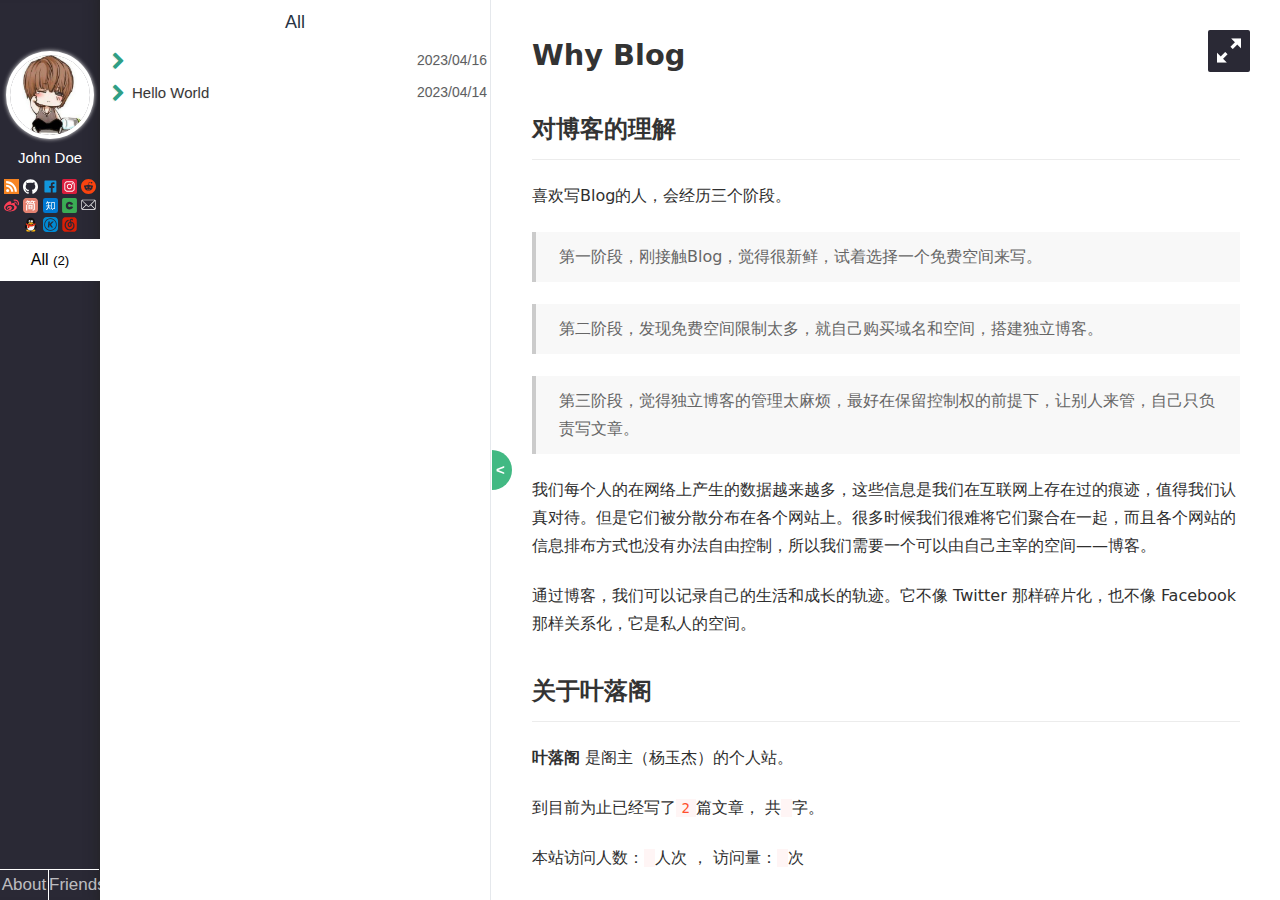
==== commit aa936857: "Site updated: 2023-04-16 19:06:04" ====
--- a/index.html
+++ b/index.html
@@ -6,15 +6,11 @@
   <meta name="keywords" content="">
   <meta name="description" content="Hexo">
     <meta name="viewport" content="width=device-width, initial-scale=1, maximum-scale=1">
-<meta name="description" content="Welcome to Hexo! This is your very first post. Check documentation for more info. If you get any problems when using Hexo, you can find the answer in troubleshooting or you can ask me on GitHub. Quick">
-<meta property="og:type" content="article">
-<meta property="og:title" content="Hello World">
-<meta property="og:url" content="https://.giabiaoaaaaathub.io/2023/04/14/hello-world/index.html">
+<meta property="og:type" content="website">
+<meta property="og:title" content="Hexo">
+<meta property="og:url" content="https://abiaoaaaaa.github.io/archives/index.html">
 <meta property="og:site_name" content="Hexo">
-<meta property="og:description" content="Welcome to Hexo! This is your very first post. Check documentation for more info. If you get any problems when using Hexo, you can find the answer in troubleshooting or you can ask me on GitHub. Quick">
 <meta property="og:locale" content="en_US">
-<meta property="article:published_time" content="2023-04-14T13:40:14.434Z">
-<meta property="article:modified_time" content="2023-04-14T13:40:14.434Z">
 <meta property="article:author" content="John Doe">
 <meta name="twitter:card" content="summary">
 
@@ -242,7 +238,7 @@
     <li>
         <div class="all active" data-rel="All">All
             
-                <small>(1)</small>
+                <small>(2)</small>
             
         </div>
     </li>
@@ -267,7 +263,7 @@
         
     </div>
 </div>
-<input type="hidden" id="yelog_site_posts_number" value="1">
+<input type="hidden" id="yelog_site_posts_number" value="2">
 
 <div style="display: none">
     <span id="busuanzi_value_site_uv"></span>
@@ -319,6 +315,15 @@
 
     
     <nav id="title-list-nav">
+        
+        
+        <a  class="All "
+           href="/2023/04/16/first/"
+           data-tag=""
+           data-author="" >
+            <span class="post-title" title=""></span>
+            <span class="post-date" title="2023-04-16 18:55:11">2023/04/16</span>
+        </a>
         
         
         <a  class="All "
